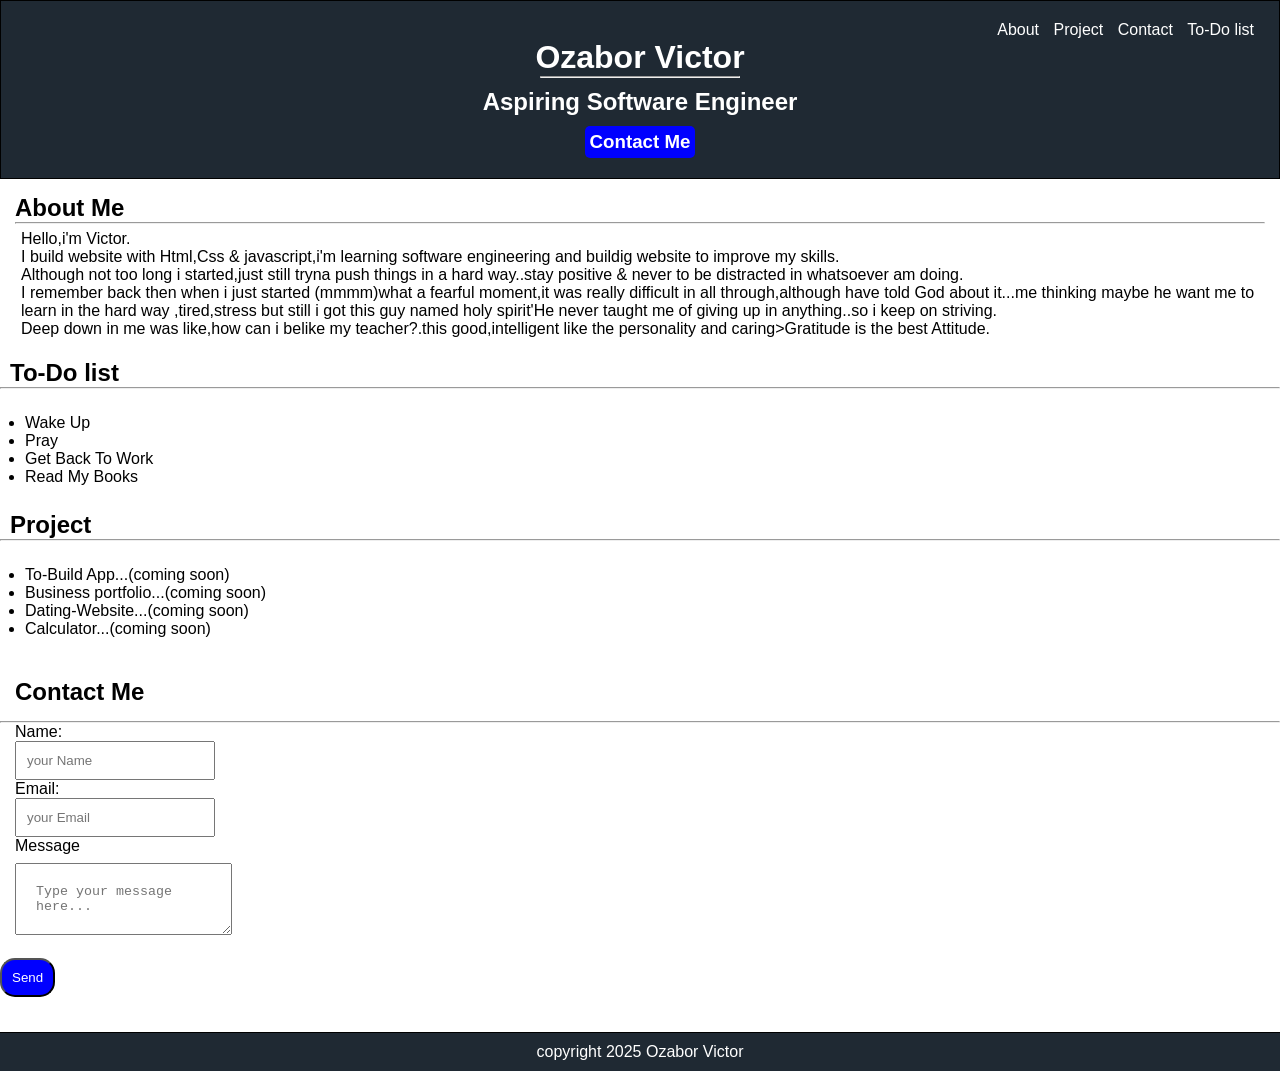
==== index.html @ 567feb31 "all other files" ====
<!DOCTYPE html>
<html lang="en">

<head>
  <meta charset="utf-8" />
  <title>victor</title>
  <link rel="stylesheet" href=main.css>
</head>

<body>

  <header>
    <div style="display:flex; justify-content:right;">
      <nav>
        <a href="#about" class="links">About</a>
        <a href="#project" class="links">Project</a>
        <a href="#contact" class="links">Contact</a>
        <a href="#To-Do list" class="links">To-Do list</a>
      </nav>
    </div>



    <h1>Ozabor Victor</h1>

    <div style="display: flex; justify-content: center">
      <hr style="width:200px;">
    </div>
    <h2 style="padding:10px;">Aspiring Software Engineer</h2>

    <div style="display: flex; justify-content: center;">
      <a href="mailto: ozaborvictor721@gmail.com">
        <h3 style="background-color: blue; border-radius: 5px; padding:5px; color: white;">Contact Me</h3>
      </a>
    </div>



  </header>


  <section>



    <div id="about2">
      <h2 id="about">About Me</h2>
      <hr>
      <div style="padding: 6px;">Hello,i'm Victor.

        <br /> I build website with Html,Css & javascript,i'm learning software engineering and
        buildig
        website to improve my skills.<br />
        Although not too long i started,just still tryna push things in a hard way..stay positive & never to be
        distracted in whatsoever am doing.<br />I remember back then when i just started (mmmm)what
        a fearful moment,it was really difficult in all through,although have told God about it...me thinking maybe he
        want me to learn in the hard way ,tired,stress but still i got this guy named holy spirit'He never taught me of
        giving up in anything..so i
        keep on striving.<br />Deep down in me was like,how can i belike my teacher?.this good,intelligent like the
        personality and caring>Gratitude is the best
        Attitude.
      
      </div>
    </div>


  </section>

  <!-- <div id="emojiBlock"></div>


  <div>
    The current price of bitcoin in USD is <span style="font-weight: bold; font-size: 70px;" id="bitcoinPrice"></span>
  </div> -->

  <section>
    <h2 style="margin-left:10px;" id="To-Do list">To-Do list</h2>
    <div style="display: flex; justify-content: center;">
      <hr style="width: 1320px;">
    </div>
    <ul style="padding:25px;">
      <li>Wake Up</li>
      <li>Pray</li>
      <li>Get Back To Work </li>
      <li>Read My Books</li>

    </ul>

  </section>

  <section class="project2">
    <h2 style="margin-left:10px;" id="project">Project</h2>
    <div style="display: flex; justify-content: center;">
      <hr style="width: 1329px;">
    </div>

    <ul style="padding:25px ;">
      <li>To-Build App...(coming soon)</li>
      <li>Business portfolio...(coming soon)</l>
      <li>Dating-Website...(coming soon)</l>
      <li>Calculator...(coming soon)</l>

    </ul>
  </section>

  <section id="contact">

    <h2 style="padding:15px;">Contact Me</h2>
    <div style="display: flex; justify-content: center;">
      <hr style="width: 1329px;">
    </div>
    <form id="contactform">
      <div id="formResult"></div>
      <label for="name" style="margin-left:15px;">Name:</label><br>
      <input style="display:flex; justify-content:left;width:200px; margin-left:15px;padding:10px;" type="text"
        id="name" placeholder="your Name" required />
      <label for="email" style="margin-left:15px;">Email:</label><br>
      <input style="display:flex; justify-content:right; width:200px;; margin-left:15px;padding:10px;" type="email"
        id="email" placeholder="your Email" required />
      <label for="message" style="margin-left:15px;">Message</label>
      <textarea id="message"
        style="display:flex;justify-content: left; padding:20px;margin-left: 15px; margin-top: 8px;"
        placeholder="Type your message here..."></textarea>
      <br>
      <button
        style="display:flex;justify-content:left;padding:10px;background-color: blue;margin-top: 5px;color:white;border-radius: 15px;"
        type="submit" class="btn">Send</button>
    </form>
    <script src="index.js"></script>


  </section>


  <aside>


  </aside>

  <footer id="footer">
    <p>copyright 2025 Ozabor Victor</p>
  </footer>



</body>

</html>
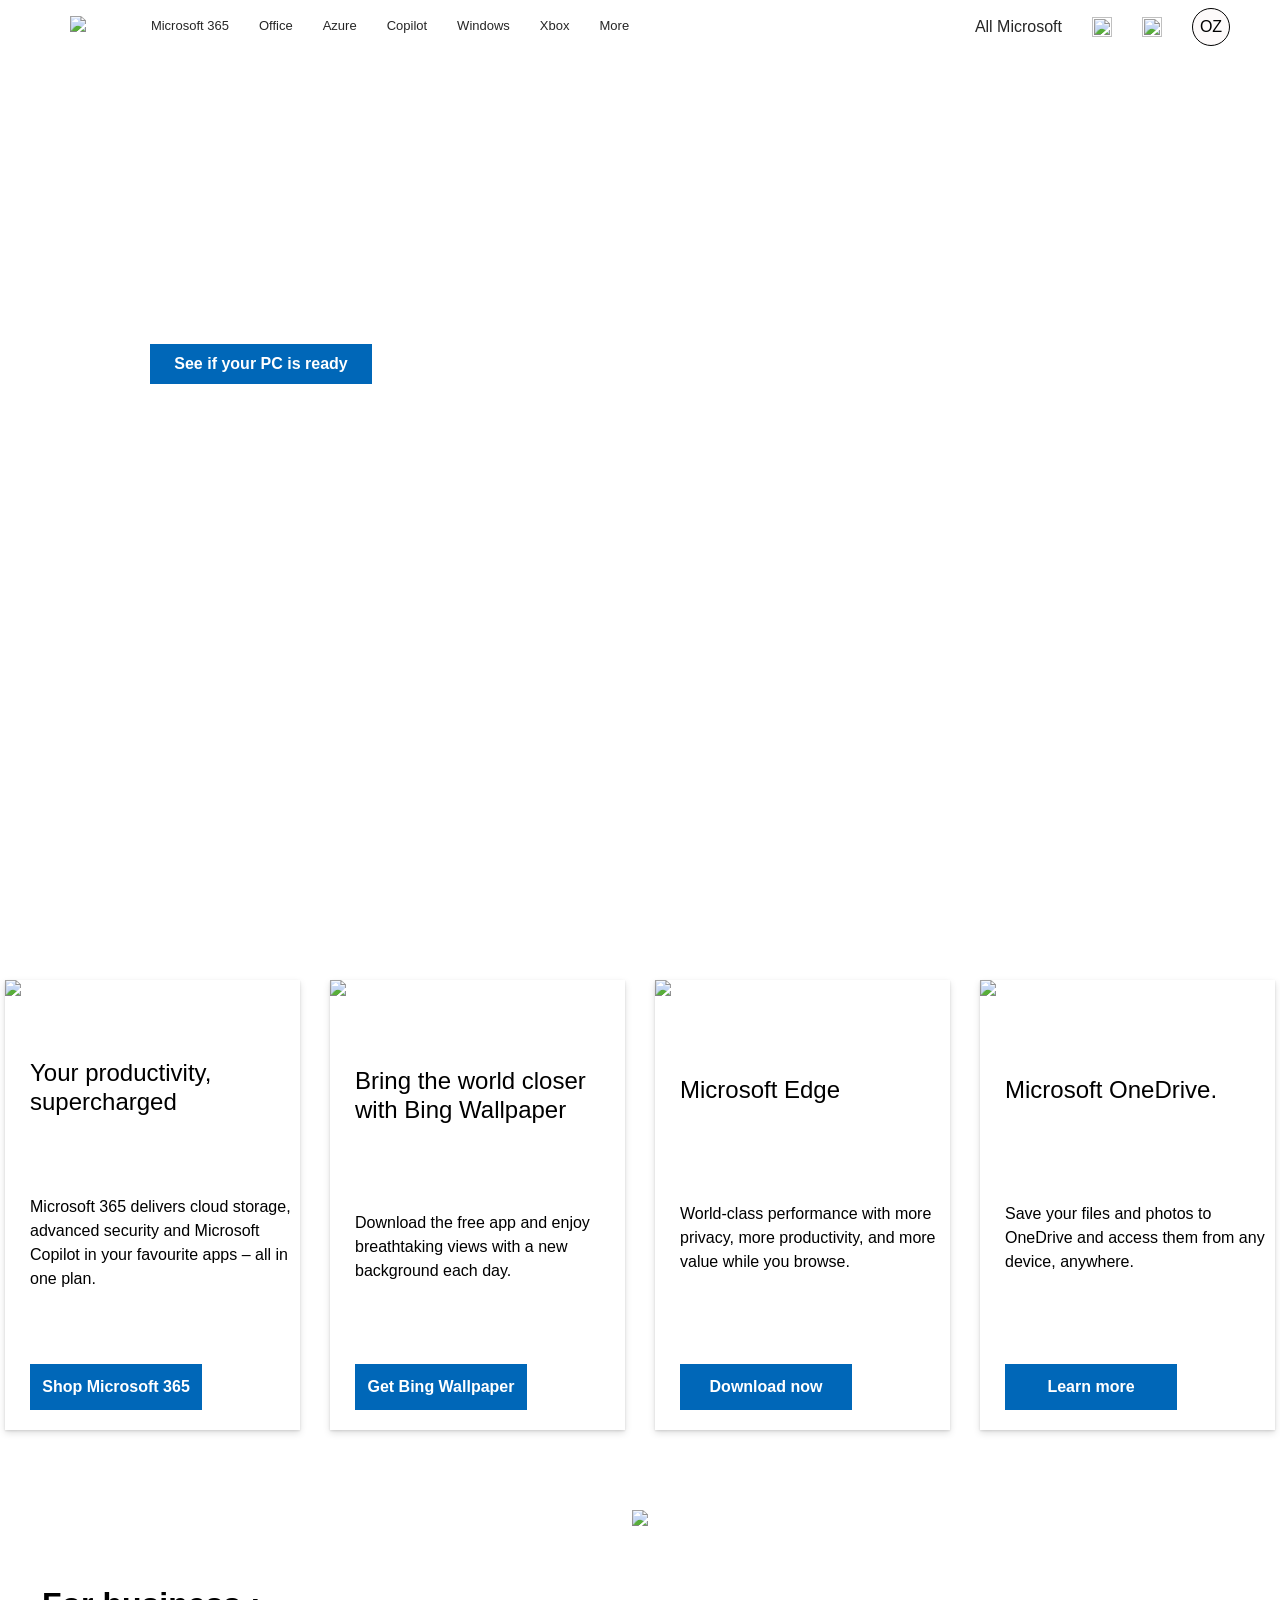
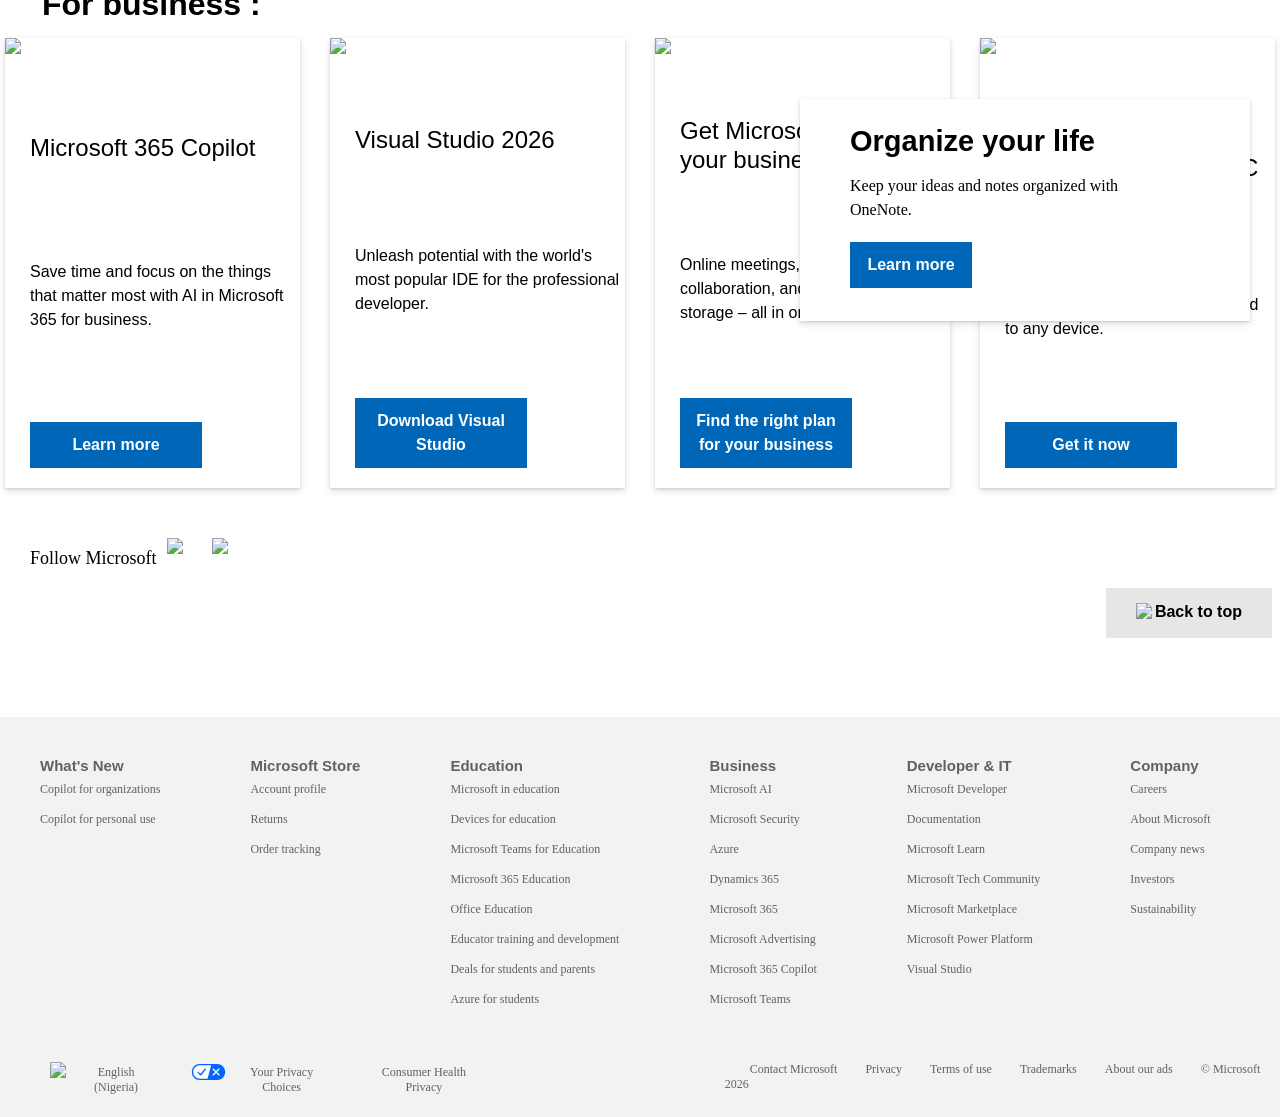
==== commit 73ab8520: "chore: update the index.html" ====
--- a/index.html
+++ b/index.html
@@ -2,147 +2,1168 @@
 <html lang="en">
 
 <head>
-  <meta charset="utf-8" />
-  <title>victor</title>
-  <link rel="stylesheet" href=main.css>
+    <meta charset="utf-8" />
+    <title id="Tm">Microsoft-Project</title>
+    <link rel="stylesheet" href=micro.css>
+    <meta name="viewport" content="width=device-width, initial-scale=1.0">
 </head>
 
 <body>
-
-  <header>
-    <div style="display:flex; justify-content:right;">
-      <nav>
-        <a href="#about" class="links">About</a>
-        <a href="#project" class="links">Project</a>
-        <a href="#contact" class="links">Contact</a>
-        <a href="#To-Do list" class="links">To-Do list</a>
-      </nav>
+    <div id="hero-section">
+        <div id="section-container">
+            <section id="lhs">
+                <div id="micro_png">
+                    <img src="c:\Users\Victor Ozabor\Desktop\Microsoft Project\Project\images\microsoft-logo.png" />
+                    <span>Microsoft</span>
+                </div>
+                <div />
+                <ul id="lhs-list">
+                    <li><a class="lhs-list-a" href="#">Microsoft 365</a></li>
+                    <li><a class="lhs-list-a" href="#">Office</a></li>
+                    <li><a class="lhs-list-a" href="#">Azure</a></li>
+                    <li><a class="lhs-list-a" href="#">Copilot</a></li>
+                    <li><a class="lhs-list-a" href="#">Windows</a></li>
+                    <li><a class="lhs-list-a" href="#">Xbox</a></li>
+                    <li><a class="lhs-list-a" href="#">More</a></li>
+                </ul>
+
+            </section>
+
+            <section id="rhs">
+                <div id="r-list">
+                    <div id="nav">
+                        <a href="#" class="rhs-list-a" id="toggle">
+                            <h9>All Microsoft</h9>
+
+                        </a>
+                    </div>
+
+                    <div id="child">
+                        <div id="roles-container">
+                            <div class="roles">
+                                <p class="paragraph">Software</p>
+                                <ul class="roles-ul">
+                                    <li class="roles-ul-li-1">Windows Apps</li>
+                                    <li class="roles-ul-li-1">OneDrive</li>
+                                    <li class="roles-ul-li-1">Outlook</li>
+                                    <li class="roles-ul-li-1">Moving from Skype to Teams</li>
+                                    <li class="roles-ul-li-1"> OneNote</li>
+                                    <li class="roles-ul-li-1">Microsoft Teams</li>
+
+                                </ul>
+                            </div>
+
+
+                            <div class=" roles">
+                                <p class="paragraph">PCs & Devices</p>
+                                <ul class="roles-ul">
+                                    <li class="roles-ul-li-2">Accessories</li>
+                                </ul>
+                            </div>
+
+
+
+                            <div class=" roles">
+                                <p class="paragraph">Entertainment</p>
+                            </div>
+
+                            <div class="roles">
+                                <p class="paragraph">Business</p>
+                                <ul class="roles-ul">
+                                    <li class="roles-ul-li-3"> Microsoft AI </li>
+                                    <li class="roles-ul-li-3"> Microsoft Security </li>
+                                    <li class="roles-ul-li-3"> Azure </li>
+                                    <li class="roles-ul-li-3"> Dynamics 365 </li>
+                                    <li class="roles-ul-li-3"> Microsoft 365 for business</li>
+                                    <li class="roles-ul-li-3"> Microsoft Power Platform </li>
+                                    <li class="roles-ul-li-3">Windows 365</li>
+                                    <li class="roles-ul-li-3">DIgital Sovereignty</li>
+                                </ul>
+                            </div>
+
+                            <div class=" roles">
+                                <p class="paragraph">Developer & IT</p>
+                                <ul class="roles-ul">
+                                    <li class="roles-ul-li-4">Microsoft Developer</li>
+                                    <li class="roles-ul-li-4">Microsoft Learn</li>
+                                    <li class="roles-ul-li-4">Support for AI</li>
+                                    <li class="roles-ul-li-4">marketplace apps</li>
+                                    <li class="roles-ul-li-4">Microsoft Tech Community</li>
+                                    <li class="roles-ul-li-4">Microsoft Marketplace</li>
+                                    <li class="roles-ul-li-4">Software companies</li>
+                                    <li class="roles-ul-li-4">Visual Studio</li>
+                                </ul>
+                            </div>
+
+                            <div class=" roles">
+                                <p class="paragraph">Other</p>
+                                <ul class="roles-ul">
+                                    <li class="roles-ul-li-5">Free downloads & security</li>
+                                    <li class="roles-ul-li-5">Education</li>
+                                    <li class="roles-ul-li-5">Gift cards</li>
+                                </ul>
+                            </div>
+
+                        </div>
+                        <div id="roles-footer">View Sitemap</div>
+                    </div>
+                </div>
+                <img class="icon" src="c:\Users\Victor Ozabor\Downloads\search.png">
+                <img class="icon" src="c:\Users\Victor Ozabor\Downloads\shopping-cart.png">
+
+                <div id="profile">OZ</div>
+
+            </section>
+
+
+        </div>
+
+        <section id="header-mobile">
+
+            <div id="l-list-mobile">
+
+                <div id="toggle-mobile">
+                    <div id="menu-btn">
+                        <span></span>
+                        <span></span>
+                        <span></span>
+                    </div>
+                </div>
+
+                <div id="child-mobile">
+                    <div id="roles-container-mobile">
+                        <ul class="roles-ul">
+                            <li class="roles-ul-li-mobile">Microsoft 365</li>
+                            <li class="roles-ul-li-mobile">Office</li>
+                            <li class="roles-ul-li-mobile">Azure</li>
+                            <li class="roles-ul-li-mobile">Copilot</li>
+                            <li class="roles-ul-li-mobile">Windows</li>
+                            <li class="roles-ul-li-mobile">Xbox</li>
+                            <li class="roles-ul-li-mobile">Support</li>
+
+
+
+                            <li class="chevron-menu">
+
+                                <div class="chevron-toggle">
+
+                                    <span>Software</span>
+
+                                    <svg class="chevron" xmlns="http://www.w3.org/2000/svg" width="23" height="30"
+                                        viewBox="0 0 24 24" fill="none" stroke="#607d8b" stroke-width="1"
+                                        stroke-linecap="round" stroke-linejoin="round">
+                                        <path d="M6 9l6 6l6 -6" />
+
+                                    </svg>
+                                </div>
+
+                                <div class="chevron-child">
+
+                                    <ul>
+
+                                        <li>Windows Apps</li>
+                                        <li>OneDrive</li>
+                                        <li>Outlook</li>
+                                        <li>Moving from Skype to Teams</li>
+                                        <li>OneNote</li>
+                                        <li>Microsoft Teams</li>
+
+                                    </ul>
+
+                                </div>
+
+                            </li>
+
+                            <li class="chevron-menu">
+
+                                <div class="chevron-toggle">
+
+                                    <span>PCs & Devices</span>
+
+                                    <svg class="chevron" xmlns="http://www.w3.org/2000/svg" width="23" height="30"
+                                        viewBox="0 0 24 24" fill="none" stroke="#607d8b" stroke-width="1"
+                                        stroke-linecap="round" stroke-linejoin="round">
+
+                                        <path d="M6 9l6 6l6 -6" />
+
+                                    </svg>
+
+                                </div>
+
+                                <div class="chevron-child">
+
+                                    <ul>
+
+                                        <li>Accessories</li>
+
+                                    </ul>
+
+                                </div>
+
+                            </li>
+                            <li class="chevron-menu">
+
+                                <div class="chevron-toggle">
+
+                                    <span>Entertainment</span>
+
+                                    <svg class="chevron" xmlns="http://www.w3.org/2000/svg" width="23" height="30"
+                                        viewBox="0 0 24 24" fill="none" stroke="#607d8b" stroke-width="1"
+                                        stroke-linecap="round" stroke-linejoin="round">
+                                        <path d="M6 9l6 6l6 -6" />
+
+                                    </svg>
+                                </div>
+
+                                <div class="chevron-child">
+
+                                    <ul>
+                                        <li></li>
+                                    </ul>
+
+                                </div>
+
+                            </li>
+
+                            <li class="chevron-menu">
+
+                                <div class="chevron-toggle">
+
+                                    <span>Business</span>
+
+                                    <svg class="chevron" xmlns="http://www.w3.org/2000/svg" width="23" height="30"
+                                        viewBox="0 0 24 24" fill="none" stroke="#607d8b" stroke-width="1"
+                                        stroke-linecap="round" stroke-linejoin="round">
+
+                                        <path d="M6 9l6 6l6 -6" />
+
+                                    </svg>
+
+                                </div>
+
+                                <div class="chevron-child">
+
+                                    <ul>
+                                        <li>Microsoft AI</li>
+                                        <li>Microsoft Security</li>
+                                        <li>Azure</li>
+                                        <li>Dynamics 365</li>
+                                        <li>Microsoft 365 for business</li>
+                                        <li>Microsoft Power Platform</li>
+                                        <li>Windows 365</li>
+                                        <li>Digital Sovereignty</li>
+                                    </ul>
+
+                                </div>
+
+                            </li>
+                            <li class="chevron-menu">
+
+                                <div class="chevron-toggle">
+
+                                    <span>Developer & IT</span>
+
+                                    <svg class="chevron" xmlns="http://www.w3.org/2000/svg" width="23" height="30"
+                                        viewBox="0 0 24 24" fill="none" stroke="#607d8b" stroke-width="1"
+                                        stroke-linecap="round" stroke-linejoin="round">
+                                        <path d="M6 9l6 6l6 -6" />
+
+                                    </svg>
+                                </div>
+
+                                <div class="chevron-child">
+
+                                    <ul>
+
+                                        <li> Microsoft Developer</li>
+                                        <li>Microsoft Learn</li>
+                                        <li>Support for AI marketplace apps</li>
+                                        <li>Microsoft Tech Community</li>
+                                        <li>Microsoft Marketplace</li>
+                                        <li>Software companies</li>
+                                        <li>Visual Studio</li>
+                                    </ul>
+
+                                </div>
+
+                            </li>
+
+                            <li class="chevron-menu">
+
+                                <div class="chevron-toggle">
+
+                                    <span>Other</span>
+
+                                    <svg class="chevron" xmlns="http://www.w3.org/2000/svg" width="23" height="30"
+                                        viewBox="0 0 24 24" fill="none" stroke="#607d8b" stroke-width="1"
+                                        stroke-linecap="round" stroke-linejoin="round">
+
+                                        <path d="M6 9l6 6l6 -6" />
+
+                                    </svg>
+
+                                </div>
+
+                                <div class="chevron-child">
+
+                                    <ul>
+                                        <li>Free downloads & security</li>
+                                        <li>Education</li>
+                                        <li>Gift cards</li>
+                                    </ul>
+
+                                </div>
+
+                            </li>
+
+
+
+                            <li class="roles-ul-li-mobile">View Sitemap</li>
+                        </ul>
+
+                    </div>
+                </div>
+
+                <div id="search-mobile-container">
+                    <img id="search-mobile-image" src="c:\Users\Victor Ozabor\Downloads\search (1).png">
+                </div>
+            </div>
+
+
+
+            <diV id="micro-mobile-container">
+                <img id="micro-png-mobile"
+                    src="c:\Users\Victor Ozabor\Desktop\Microsoft Project\Project\images\microsoft-logo.png" />
+                <!-- <span>Microsoft</span> -->
+            </diV>
+            <div id="r-list-mobile">
+                <diV id="cart-mobile-container">
+                    <img id="cart-mobile-image" src="c:\Users\Victor Ozabor\Downloads\shopping-cart (5).png">
+                </diV>
+
+                <diV id="profile-mobile">DB</diV>
+            </div>
+
+        </section>
+
+        <section id="main-P">
+
+            <div id="my-Tp">
+
+
+                <h1>Designed for life today──and<br> tomorrow</h1>
+            </div>
+            </header>
+            <div id="my-paragraph">
+                <p>The next-generation of games. Your goals.
+                    Friends and <br>family. Windows 11 was made
+                    to bring you closer to <br>everything you love.
+                </p>
+            </div>
+
+            <div id="contain">
+                <p>See if your PC is ready</p>
+            </div>
+        </section>
     </div>
-
-
-
-    <h1>Ozabor Victor</h1>
-
-    <div style="display: flex; justify-content: center">
-      <hr style="width:200px;">
+    <section id="second-mobile">
+
+
+        <div id="main-Tp-mobile">
+            <h2 id="component-heading-mobile">Designed for life today─and tomorrow</h2>
+
+            </header>
+            <div id="my-paragraph-mobile">
+                <p>The next-generation of games. Your goals.
+                    Friends and family. Windows 11 was made
+                    to bring you closer to everything you love.
+                </p>
+            </div>
+
+            <div id="card-button-mobile">
+                <p>See if your PC is ready</p>
+            </div>
+        </div>
+    </section>
+    <div id="hero-mobile">
+
+
+        <div id="third-mobile">
+            <div class="microsoft-card-mobile">
+                <img src="c:\Users\Victor Ozabor\Downloads\Content-Card-M365-Icon-Bounce-Premium.avif ">
+                <h3 class="component-heading-mobile">
+                    Your productivity, supercharged
+                </h3>
+                <div class="card-body-mobile">
+                    Microsoft 365 delivers cloud storage, advanced security and Microsoft Copilot in your favourite apps
+                    –
+                    all in one plan.
+                </div>
+
+                <p class="card-button-mobile">Shop Microsoft 365</p>
+
+            </div>
+            <!-- <img src="../../Downloads/Highlight-Hero-Windows11-GlobalLaunch_VP4-1399x600.avif">; -->
+
+
+            <div class="microsoft-card-mobile">
+                <img src="c:\Users\Victor Ozabor\Downloads\Content-Card-Bing-Wallpaper-Giants-Causeway.avif1.avif" />
+                <h3 class="component-heading-mobile">
+                    Bring the world closer with Bing Wallpaper
+                </h3>
+                <div class="card-body-mobile">
+                    Download the free app and enjoy breathtaking views with a new background each day.
+                </div>
+
+
+                <p class="card-button-mobile">Get Bing Wallpaper</p>
+
+            </div>
+
+
+            <div class="microsoft-card-mobile">
+                <img src="c:\Users\Victor Ozabor\Downloads\gldn-MSFT-CP-Edge.avif" />
+                <h3 class="component-heading-mobile">
+                    Microsoft Edge
+                </h3>
+                <div class="card-body-mobile">
+                    World-class performance with more privacy, more productivity, and more value while you browse.</div>
+
+
+                <p class="card-button-mobile">Download now</p>
+
+            </div>
+
+            <div class="microsoft-card-mobile">
+                <img src="c:\Users\Victor Ozabor\Downloads\gldn-Soft-CP-OneDriveCampaignRefresh-2.avif" />
+                <h3 class="component-heading-mobile">
+                    Microsoft OneDrive.
+                </h3>
+                <div class="card-body-mobile">
+                    Save your files and photos to OneDrive and access them from any device, anywhere.
+                </div>
+
+                <p class="card-button-mobile">Learn more</p>
+            </div>
+
+        </div>
+
+
+        <section id="tab-section1">
+
+
+            <div id="first-tab-section">
+                <div class="microsoft-card-tab">
+                    <img src="c:\Users\Victor Ozabor\Downloads\Content-Card-M365-Icon-Bounce-Premium.avif ">
+                    <h3 class="component-heading-tab">
+                        Your productivity, supercharged
+                    </h3>
+                    <div class="card-body-tab">
+                        Microsoft 365 delivers cloud storage, advanced security and Microsoft Copilot in your favourite
+                        apps
+                        –
+                        all in one plan.
+                    </div>
+
+                    <p class="card-button-tab">Shop Microsoft 365</p>
+
+                </div>
+
+                <div class="microsoft-card-tab">
+                    <img
+                        src="c:\Users\Victor Ozabor\Downloads\Content-Card-Bing-Wallpaper-Giants-Causeway.avif1.avif" />
+                    <h3 class="component-heading-tab">
+                        Bring the world closer with Bing Wallpaper
+                    </h3>
+                    <div class="card-body-tab">
+                        Download the free app and enjoy breathtaking views with a new background each day.
+                    </div>
+
+
+                    <p class="card-button-tab">Get Bing Wallpaper</p>
+
+                </div>
+            </div>
+
+            <div id="second-tab-section">
+
+                <div class="microsoft-card-tab">
+                    <img src="c:\Users\Victor Ozabor\Downloads\gldn-MSFT-CP-Edge.avif" />
+                    <h3 class="component-heading-tab">
+                        Microsoft Edge
+                    </h3>
+                    <div class="card-body-tab">
+                        World-class performance with more privacy, more productivity, and more value while you browse.
+                    </div>
+
+
+                    <p class="card-button-tab">Download now</p>
+
+                </div>
+
+                <div class="microsoft-card-tab">
+                    <img src="c:\Users\Victor Ozabor\Downloads\gldn-Soft-CP-OneDriveCampaignRefresh-2.avif" />
+                    <h3 class="component-heading-tab">
+                        Microsoft OneDrive.
+                    </h3>
+                    <div class="card-body-tab">
+                        Save your files and photos to OneDrive and access them from any device, anywhere.
+                    </div>
+
+                    <p class="card-button-tab">Learn more</p>
+                </div>
+
+            </div>
+
+            <div id="third-tab-section">
+                <div id="microsoft-card-tab">
+                    <img src="c:\Users\Victor Ozabor\Downloads\Highlight-PC-SMB-OneNote_VP4-1260x600.avif" />
+
+                    <h1 id="component-heading-tab">
+                        Ready to organize your life?
+                    </h1>
+                    <div id="card-body-tab">
+                        Keep your ideas and notes organized with <br> OneNote.
+                    </div>
+
+                    <p id="card-button-tab">Learn more</p>
+                </div>
+            </div>
+            <div id="fourth-tab-section">
+                <h1>For business</h1>
+            </div>
+
+
+
+            <div id="fifth-tab-section">
+                <div class="microsoft-card-tab">
+                    <img src="c:\Users\Victor Ozabor\Downloads\Content-Card-Microsoft-365-Copilot-COMMR-0625.avif" />
+                    <h2 class="component-heading-tab">
+                        Microsoft 365 Copilot
+                    </h2>
+                    <div class="card-body-tab">
+                        Save time and focus on the things that matter most with AI in Microsoft 365 for business.
+                    </div>
+
+                    <p class="card-button-tab">Learn more</p>
+
+                </div>
+
+                <div class="microsoft-card-tab">
+                    <img src="c:\Users\Victor Ozabor\Downloads\Content-Card-Visual-Studio-2026-Screen-Closeup.avif" />
+                    <h2 class="component-heading-tab">
+                        Visual Studio 2026
+                    </h2>
+                    <div class="card-body-tab">
+                        Unleash potential with the world's most popular IDE for the professional developer.
+                    </div>
+                    <p class="card-button-tab">Download Visual Studio</p>
+
+                </div>
+            </div>
+            <div id="sixth-tab-section">
+                <div class="microsoft-card-tab">
+                    <img src="c:\Users\Victor Ozabor\Downloads\Content-Card-Microsoft-Teams-Commercial-Meeting.avif" />
+                    <h2 class="component-heading-tab">
+                        Get Microsoft Teams for your business
+                    </h2>
+                    <div class="card-body-tab">
+                        Online meetings, chat, real-time collaboration, and shared cloud storage – all in one place.
+                    </div>
+                    <p class="card-button-tab">Find the right plan for your business</p>
+                </div>
+
+                <div class="microsoft-card-tab">
+                    <img src="c:\Users\Victor Ozabor\Downloads\JIC-DPS-CP01.avif" />
+                    <h2 class="component-heading-tab">
+                        Welcome to your Windows 365 Cloud PC</h2>
+                    <div class="card-body-tab">
+                        Securely stream your Windows experience from the Microsoft cloud to any device.
+                    </div>
+                    <p class="card-button-tab">Get it now</p>
+
+                </div>
+
+            </div>
+
+        </section>
+
+        <div id="second-section">
+            <div class="microsoft-card">
+                <img src="c:\Users\Victor Ozabor\Downloads\Content-Card-M365-Icon-Bounce-Premium.avif ">
+                <h2 class="component-heading">
+                    Your productivity, supercharged
+                </h2>
+                <div class="card-body">
+                    Microsoft 365 delivers cloud storage, advanced security and Microsoft Copilot in your favourite apps
+                    –
+                    all in one plan.
+                </div>
+
+                <p class="card-button">Shop Microsoft 365</p>
+
+            </div>
+            <!-- <img src="../../Downloads/Highlight-Hero-Windows11-GlobalLaunch_VP4-1399x600.avif">; -->
+
+
+            <div class="microsoft-card">
+                <img src="c:\Users\Victor Ozabor\Downloads\Content-Card-Bing-Wallpaper-Giants-Causeway.avif1.avif" />
+                <h2 class="component-heading">
+                    Bring the world closer with Bing Wallpaper
+                </h2>
+                <div class="card-body">
+                    Download the free app and enjoy breathtaking views with a new background each day.
+                </div>
+
+
+                <p class="card-button">Get Bing Wallpaper</p>
+
+            </div>
+
+
+            <div class="microsoft-card">
+                <img src="c:\Users\Victor Ozabor\Downloads\gldn-MSFT-CP-Edge.avif" />
+                <h2 class="component-heading">
+                    Microsoft Edge
+                </h2>
+                <div class="card-body">
+                    World-class performance with more privacy, more productivity, and more value while you browse.</div>
+
+
+                <p class="card-button">Download now</p>
+
+            </div>
+
+            <div class="microsoft-card">
+                <img src="c:\Users\Victor Ozabor\Downloads\gldn-Soft-CP-OneDriveCampaignRefresh-2.avif" />
+                <h2 class="component-heading">
+                    Microsoft OneDrive.
+                </h2>
+                <div class="card-body">
+                    Save your files and photos to OneDrive and access them from any device, anywhere.
+                </div>
+
+                <p class="card-button">Learn more</p>
+            </div>
+
+        </div>
+
+        <div id="fourth-mobile">
+            <div id="microsoft-card-mobile2">
+                <img src="c:\Users\Victor Ozabor\Downloads\Highlight-PC-SMB-OneNote_VP4-1260x600.avif" />
+
+                <h1 id="component-heading-mobile2">
+                    Organize your life
+                </h1>
+                <div id="card-body-mobile2">
+                    Keep your ideas and notes organized with <br> OneNote.
+                </div>
+
+                <p id="card-button-mobile2">Learn more</p>
+            </div>
+        </div>
+
+
+
+        <div id="third-section">
+            <img src="c:\Users\Victor Ozabor\Downloads\Highlight-PC-SMB-OneNote_VP4-1260x600.avif" />
+            <div id="third-card">
+                <h1 id="component-heading2">
+                    Organize your life
+                </h1>
+                <div class="card-body">
+                    Keep your ideas and notes organized with <br> OneNote.
+                </div>
+
+                <p id="third-card-btn">Learn more</p>
+            </div>
+
+        </div>
+
+        <div id="business">
+            <h1>For business :</h1>
+        </div>
+
+
+
+        <div id="fifth-mobile">
+            <div class="microsoft-card-mobile">
+                <img src="c:\Users\Victor Ozabor\Downloads\Content-Card-Microsoft-365-Copilot-COMMR-0625.avif" />
+                <h2 class="component-heading-mobile">
+                    Microsoft 365 Copilot
+                </h2>
+                <div class="card-body-mobile">
+                    Save time and focus on the things that matter most with AI in Microsoft 365 for business.
+                </div>
+
+                <p class="card-button-mobile">Learn more</p>
+
+            </div>
+
+            <div class="microsoft-card-mobile">
+                <img src="c:\Users\Victor Ozabor\Downloads\Content-Card-Visual-Studio-2026-Screen-Closeup.avif" />
+                <h2 class="component-heading-mobile">
+                    Visual Studio 2026
+                </h2>
+                <div class="card-body-mobile">
+                    Unleash potential with the world's most popular IDE for the professional developer.
+                </div>
+                <p class="card-button-mobile">Download Visual Studio</p>
+
+            </div>
+
+            <div class="microsoft-card-mobile">
+                <img src="c:\Users\Victor Ozabor\Downloads\Content-Card-Microsoft-Teams-Commercial-Meeting.avif" />
+                <h2 class="component-heading-mobile">
+                    Get Microsoft Teams for your business
+                </h2>
+                <div class="card-body-mobile">
+                    Online meetings, chat, real-time collaboration, and shared cloud storage – all in one place.</div>
+                <p class="card-button-mobile">Find the right plan for your business</p>
+            </div>
+
+            <div class="microsoft-card-mobile">
+                <img src="c:\Users\Victor Ozabor\Downloads\JIC-DPS-CP01.avif" />
+                <h2 class="component-heading-mobile">
+                    Welcome to your Windows 365 Cloud PC</h2>
+                <div class="card-body-mobile">
+                    Securely stream your Windows experience from the Microsoft cloud to any device.
+                </div>
+                <p class="card-button-mobile">Get it now</p>
+
+            </div>
+
+        </div>
+
+        <div id="fourth-section">
+            <div class="microsoft-card">
+                <img src="c:\Users\Victor Ozabor\Downloads\Content-Card-Microsoft-365-Copilot-COMMR-0625.avif" />
+                <h2 class="component-heading">
+                    Microsoft 365 Copilot
+                </h2>
+                <div class="card-body">
+                    Save time and focus on the things that matter most with AI in Microsoft 365 for business.
+                </div>
+
+                <p class="card-button">Learn more</p>
+
+            </div>
+
+            <div class="microsoft-card">
+                <img src="c:\Users\Victor Ozabor\Downloads\Content-Card-Visual-Studio-2026-Screen-Closeup.avif" />
+                <h2 class="component-heading">
+                    Visual Studio 2026
+                </h2>
+                <div class="card-body">
+                    Unleash potential with the world's most popular IDE for the professional developer.
+                </div>
+                <p class="card-button">Download Visual Studio</p>
+
+            </div>
+
+            <div class="microsoft-card">
+                <img src="c:\Users\Victor Ozabor\Downloads\Content-Card-Microsoft-Teams-Commercial-Meeting.avif" />
+                <h2 class="component-heading">
+                    Get Microsoft Teams for your business
+                </h2>
+                <div class="card-body">
+                    Online meetings, chat, real-time collaboration, and shared cloud storage – all in one place.</div>
+                <p class="card-button">Find the right plan for your business</p>
+            </div>
+
+            <div class="microsoft-card">
+                <img src="c:\Users\Victor Ozabor\Downloads\JIC-DPS-CP01.avif" />
+                <h2 class="component-heading">
+                    Welcome to your Windows 365 Cloud PC</h2>
+                <div class="card-body">
+                    Securely stream your Windows experience from the Microsoft cloud to any device.
+                </div>
+                <p class="card-button">Get it now</p>
+
+            </div>
+        </div>
+        <div id="social-follow-mobile">
+
+            <div style="display:flex;   max-width:100%; height: 35px;">
+                <h2 id="base-link-mobile">Follow Microsoft</h2>
+                <a href="https://twitter.com/MicrosoftNG" style="display:flex;   width:35px; height: 35px;"><img
+                        src="c:\Users\Victor Ozabor\Downloads\icon-MSCOM-X-64x64.avif"></a>
+                <a href="https://www.linkedin.com/company/microsoft"
+                    style="display:flex;   width:35px; height: 35px;"><img
+                        src="c:\Users\Victor Ozabor\Downloads\Linkedin 2x.avif"></a>
+
+            </div>
+
+            <div id="back-to-top-mobile">
+                <a href="#hero-section" id="link-mobile"><img
+                        style="display:flex; height:20px;margin-right: 3px;margin-left:0px;"
+                        src="c:\Users\Victor Ozabor\Downloads\up-arrow.png">Back to top</a>
+            </div>
+        </div>
+
+
+        <div id="social-follow">
+
+            <div style="display:flex; flex-direction: row;margin-bottom: 34px;">
+                <h2 id="base-link">Follow Microsoft</h2>
+                <a href="https://twitter.com/MicrosoftNG"
+                    style="display:flex;   width:35px; height: 35px; margin-left: 10px;margin-bottom: 34px;"><img
+                        src="c:\Users\Victor Ozabor\Downloads\icon-MSCOM-X-64x64.avif"></a>
+                <a href="https://www.linkedin.com/company/microsoft"
+                    style="display:flex;   width:35px; height: 35px; margin-left: 10px;margin-bottom: 34px;"><img
+                        src="c:\Users\Victor Ozabor\Downloads\Linkedin 2x.avif"></a>
+
+            </div>
+
+            <div id="back-to-top">
+                <a href="#hero-section" id="link"><img
+                        style="display:flex; height:20px;margin-right: 3px;margin-left:0px;"
+                        src="c:\Users\Victor Ozabor\Downloads\up-arrow.png">Back to top</a>
+            </div>
+        </div>
     </div>
-    <h2 style="padding:10px;">Aspiring Software Engineer</h2>
-
-    <div style="display: flex; justify-content: center;">
-      <a href="mailto: ozaborvictor721@gmail.com">
-        <h3 style="background-color: blue; border-radius: 5px; padding:5px; color: white;">Contact Me</h3>
-      </a>
-    </div>
-
-
-
-  </header>
-
-
-  <section>
-
-
-
-    <div id="about2">
-      <h2 id="about">About Me</h2>
-      <hr>
-      <div style="padding: 6px;">Hello,i'm Victor.
-
-        <br /> I build website with Html,Css & javascript,i'm learning software engineering and
-        buildig
-        website to improve my skills.<br />
-        Although not too long i started,just still tryna push things in a hard way..stay positive & never to be
-        distracted in whatsoever am doing.<br />I remember back then when i just started (mmmm)what
-        a fearful moment,it was really difficult in all through,although have told God about it...me thinking maybe he
-        want me to learn in the hard way ,tired,stress but still i got this guy named holy spirit'He never taught me of
-        giving up in anything..so i
-        keep on striving.<br />Deep down in me was like,how can i belike my teacher?.this good,intelligent like the
-        personality and caring>Gratitude is the best
-        Attitude.
-      
-      </div>
-    </div>
-
-
-  </section>
-
-  <!-- <div id="emojiBlock"></div>
-
-
-  <div>
-    The current price of bitcoin in USD is <span style="font-weight: bold; font-size: 70px;" id="bitcoinPrice"></span>
-  </div> -->
-
-  <section>
-    <h2 style="margin-left:10px;" id="To-Do list">To-Do list</h2>
-    <div style="display: flex; justify-content: center;">
-      <hr style="width: 1320px;">
-    </div>
-    <ul style="padding:25px;">
-      <li>Wake Up</li>
-      <li>Pray</li>
-      <li>Get Back To Work </li>
-      <li>Read My Books</li>
-
-    </ul>
-
-  </section>
-
-  <section class="project2">
-    <h2 style="margin-left:10px;" id="project">Project</h2>
-    <div style="display: flex; justify-content: center;">
-      <hr style="width: 1329px;">
-    </div>
-
-    <ul style="padding:25px ;">
-      <li>To-Build App...(coming soon)</li>
-      <li>Business portfolio...(coming soon)</l>
-      <li>Dating-Website...(coming soon)</l>
-      <li>Calculator...(coming soon)</l>
-
-    </ul>
-  </section>
-
-  <section id="contact">
-
-    <h2 style="padding:15px;">Contact Me</h2>
-    <div style="display: flex; justify-content: center;">
-      <hr style="width: 1329px;">
-    </div>
-    <form id="contactform">
-      <div id="formResult"></div>
-      <label for="name" style="margin-left:15px;">Name:</label><br>
-      <input style="display:flex; justify-content:left;width:200px; margin-left:15px;padding:10px;" type="text"
-        id="name" placeholder="your Name" required />
-      <label for="email" style="margin-left:15px;">Email:</label><br>
-      <input style="display:flex; justify-content:right; width:200px;; margin-left:15px;padding:10px;" type="email"
-        id="email" placeholder="your Email" required />
-      <label for="message" style="margin-left:15px;">Message</label>
-      <textarea id="message"
-        style="display:flex;justify-content: left; padding:20px;margin-left: 15px; margin-top: 8px;"
-        placeholder="Type your message here..."></textarea>
-      <br>
-      <button
-        style="display:flex;justify-content:left;padding:10px;background-color: blue;margin-top: 5px;color:white;border-radius: 15px;"
-        type="submit" class="btn">Send</button>
-    </form>
-    <script src="index.js"></script>
-
-
-  </section>
-
-
-  <aside>
-
-
-  </aside>
-
-  <footer id="footer">
-    <p>copyright 2025 Ozabor Victor</p>
-  </footer>
-
-
-
+    <section id="sixth-section-mobile">
+        <div id="sixth-wrapper-mobile">
+
+            <div class="footer-li-mobile">
+                <p class="footer-paragraph-mobile">What's New</p>
+                <ul class="footer-ul-mobile">
+                    <li class="footer-ul-li-mobile">Copilot for organizations</li>
+                    <li class="footer-ul-li-mobile">Copilot for personal use</li>
+                </ul>
+            </div>
+
+            <div class="footer-li-mobile">
+                <p class="footer-paragraph-mobile">Microsoft Store</p>
+                <ul class="footer-ul-mobile">
+                    <li class="footer-ul-li-mobile">Account profile</li>
+                    <li class="footer-ul-li-mobile">Returns</li>
+                    <li class="footer-ul-li-mobile">Order tracking</li>
+                </ul>
+            </div>
+            <div class="footer-li-mobile">
+                <p class="footer-paragraph-mobile">Education</p>
+                <ul class="footer-ul-mobile">
+                    <li class="footer-ul-li-mobile">Microsoft in education</li>
+                    <li class="footer-ul-li-mobile">Devices for education</li>
+                    <li class="footer-ul-li-mobile">Microsoft Teams for Education</li>
+                    <li class="footer-ul-li-mobile">Microsoft 365 Education</li>
+                    <li class="footer-ul-li-mobile">Office Education</li>
+                    <li class="footer-ul-li-mobile">Educator training and development</li>
+                    <li class="footer-ul-li-mobile">Deals for students and parents</li>
+                    <li class="footer-ul-li-mobile">Azure for students</li>
+                </ul>
+            </div>
+            <div class="footer-li-mobile">
+                <p class="footer-paragraph-mobile">Business</p>
+                <ul class="footer-ul-mobile">
+                    <li class="footer-ul-li-mobile"> Microsoft AI</li>
+                    <li class="footer-ul-li-mobile"> Microsoft Security</li>
+                    <li class="footer-ul-li-mobile">Azure</li>
+                    <li class="footer-ul-li-mobile">Dynamics 365</li>
+                    <li class="footer-ul-li-mobile">Microsoft 365</li>
+                    <li class="footer-ul-li-mobile"> Microsoft Advertising</li>
+                    <li class="footer-ul-li-mobile">Microsoft 365 Copilot</li>
+                    <li class="footer-ul-li-mobile">Microsoft Teams</li>
+                </ul>
+            </div>
+            <div class="footer-li-mobile">
+                <p class="footer-paragraph-mobile">Developer & IT</p>
+                <ul class="footer-ul-mobile">
+                    <li class="footer-ul-li-mobile">Microsoft Developer</li>
+                    <li class="footer-ul-li-mobile">Documentation</li>
+                    <li class="footer-ul-li-mobile">Microsoft Learn</li>
+                    <li class="footer-ul-li-mobile">Microsoft Tech Community</li>
+                    <li class="footer-ul-li-mobile">Microsoft Marketplace</li>
+                    <li class="footer-ul-li-mobile">Microsoft Power Platform</li>
+                    <li class="footer-ul-li-mobile">Visual Studio</li>
+                </ul>
+            </div>
+            <div class="footer-li-mobile">
+                <p class="footer-paragraph-mobile">Company</p>
+                <ul class="footer-ul-mobile">
+                    <li class="footer-ul-li-mobile">Careers</li>
+                    <li class="footer-ul-li-mobile">About Microsoft</li>
+                    <li class="footer-ul-li-mobile">Company news</li>
+                    <li class="footer-ul-li-mobile">Investors</li>
+                    <li class="footer-ul-li-mobile">Sustainability</li>
+
+                </ul>
+            </div>
+        </div>
+        <div id="main-footer-mobile">
+            <div id="left-footer-group-mobile">
+                <div class="specific-spacing">
+                    <div> <img style="display:flex; width:20px; margin-right:5px;"
+                            src="c:\Users\Victor Ozabor\Downloads\earth.png"></div>
+                    <div class="ng-hover-mobile" style="display:flex; margin-top: 3px;">English (Nigeria)</div>
+                </div>
+                <div class="specific-spacing">
+                    <div class="left-footer-mobile"><svg role="img" xmlns="http://www.w3.org/2000/svg"
+                            viewBox="0 0 30 14" xml:space="preserve" height="16" width="43">
+                            <title>Your Privacy Choices Opt-Out Icon</title>
+                            <path d="M7.4 12.8h6.8l3.1-11.6H7.4C4.2 1.2 1.6 3.8 1.6 7s2.6 5.8 5.8 5.8z"
+                                style="fill-rule:evenodd;clip-rule:evenodd;fill:#fff"></path>
+                            <path
+                                d="M22.6 0H7.4c-3.9 0-7 3.1-7 7s3.1 7 7 7h15.2c3.9 0 7-3.1 7-7s-3.2-7-7-7zm-21 7c0-3.2 2.6-5.8 5.8-5.8h9.9l-3.1 11.6H7.4c-3.2 0-5.8-2.6-5.8-5.8z"
+                                style="fill-rule:evenodd;clip-rule:evenodd;fill:#06f"></path>
+                            <path
+                                d="M24.6 4c.2.2.2.6 0 .8L22.5 7l2.2 2.2c.2.2.2.6 0 .8-.2.2-.6.2-.8 0l-2.2-2.2-2.2 2.2c-.2.2-.6.2-.8 0-.2-.2-.2-.6 0-.8L20.8 7l-2.2-2.2c-.2-.2-.2-.6 0-.8.2-.2.6-.2.8 0l2.2 2.2L23.8 4c.2-.2.6-.2.8 0z"
+                                style="fill:#fff"></path>
+                            <path
+                                d="M12.7 4.1c.2.2.3.6.1.8L8.6 9.8c-.1.1-.2.2-.3.2-.2.1-.5.1-.7-.1L5.4 7.7c-.2-.2-.2-.6 0-.8.2-.2.6-.2.8 0L8 8.6l3.8-4.5c.2-.2.6-.2.9 0z"
+                                style="fill:#06f"></path>
+                        </svg></div>
+                    <div class="ng-hover-mobile" style="display:flex; margin-top: 10px;">Your Privacy Choices</div>
+                </div>
+
+                <div style="display:flex; margin-top: 3px;" class="left-footer-mobile">Consumer Health Privacy</div>
+            </div>
+
+            <div id="right-footer-group-mobile">
+                <span class="right-footer-mobile">Contact Microsoft</span>
+                <span class="right-footer-mobile">Privacy</span>
+                <span class="right-footer-mobile">Terms of use</span>
+                <span class="right-footer-mobile">Trademarks</span><br>
+                <span class="right-footer-mobile"> About our ads</span>
+                <span id="copyright-mobile"> © Microsoft 2026</span>
+            </div>
+
+        </div>
+
+
+    </section>
+
+
+
+    <section id="tab-section2">
+        <div id="seventh-tab-section1">
+
+            <div class="footer-li-tab">
+                <p class="footer-paragraph-tab">What's New</p>
+                <ul class="footer-ul-tab">
+                    <li class="footer-ul-li-tab">Copilot for organizations</li>
+                    <li class="footer-ul-li-tab">Copilot for personal use</li>
+                </ul>
+            </div>
+
+            <div class="footer-li-tab">
+                <p class="footer-paragraph-tab">Microsoft Store</p>
+                <ul class="footer-ul-tab">
+                    <li class="footer-ul-li-tab">Account profile</li>
+                    <li class="footer-ul-li-tab">Returns</li>
+                    <li class="footer-ul-li-tab">Order tracking</li>
+                </ul>
+            </div>
+            <div class="footer-li-tab">
+                <p class="footer-paragraph-tab">Education</p>
+                <ul class="footer-ul-tab">
+                    <li class="footer-ul-li-tab">Microsoft in education</li>
+                    <li class="footer-ul-li-tab">Devices for education</li>
+                    <li class="footer-ul-li-tab">Microsoft Teams for Education</li>
+                    <li class="footer-ul-li-tab">Microsoft 365 Education</li>
+                    <li class="footer-ul-li-tab">Office Education</li>
+                    <li class="footer-ul-li-tab">Educator training and development</li>
+                    <li class="footer-ul-li-tab">Deals for students and parents</li>
+                    <li class="footer-ul-li-tab">Azure for students</li>
+                </ul>
+            </div>
+        </div>
+        <div id="seventh-tab-section2">
+            <div class="footer-li-tab">
+                <p class="footer-paragraph-tab">Business</p>
+                <ul class="footer-ul-tab">
+                    <li class="footer-ul-li-tab"> Microsoft AI</li>
+                    <li class="footer-ul-li-tab"> Microsoft Security</li>
+                    <li class="footer-ul-li-tab">Azure</li>
+                    <li class="footer-ul-li-tab">Dynamics 365</li>
+                    <li class="footer-ul-li-tab">Microsoft 365</li>
+                    <li class="footer-ul-li-tab"> Microsoft Advertising</li>
+                    <li class="footer-ul-li-tab">Microsoft 365 Copilot</li>
+                    <li class="footer-ul-li-tab">Microsoft Teams</li>
+                </ul>
+            </div>
+            <div class="footer-li-tab">
+                <p class="footer-paragraph-tab">Developer & IT</p>
+                <ul class="footer-ul-tab">
+                    <li class="footer-ul-li-tab">Microsoft Developer</li>
+                    <li class="footer-ul-li-tab">Documentation</li>
+                    <li class="footer-ul-li-tab">Microsoft Learn</li>
+                    <li class="footer-ul-li-tab">Microsoft Tech Community</li>
+                    <li class="footer-ul-li-tab">Microsoft Marketplace</li>
+                    <li class="footer-ul-li-tab">Microsoft Power Platform</li>
+                    <li class="footer-ul-li-tab">Visual Studio</li>
+                </ul>
+            </div>
+            <div class="footer-li-tab">
+                <p class="footer-paragraph-tab">Company</p>
+                <ul class="footer-ul-tab">
+                    <li class="footer-ul-li-tab">Careers</li>
+                    <li class="footer-ul-li-tab">About Microsoft</li>
+                    <li class="footer-ul-li-tab">Company news</li>
+                    <li class="footer-ul-li-tab">Investors</li>
+                    <li class="footer-ul-li-tab">Sustainability</li>
+
+                </ul>
+            </div>
+        </div>
+        <div id="main-footer-tab">
+            <div id="left-footer-group-tab">
+
+                <div> <img style="display:flex; width:20px; margin-right:5px;"
+                        src="c:\Users\Victor Ozabor\Downloads\earth.png"></div>
+                <div class="ng-hover-tab" style="display:flex; margin-top: 3px;">English (Nigeria)</div>
+
+
+                <div class="left-footer-tab"><svg role="img" xmlns="http://www.w3.org/2000/svg" viewBox="0 0 30 14"
+                        xml:space="preserve" height="16" width="43">
+                        <title>Your Privacy Choices Opt-Out Icon</title>
+                        <path d="M7.4 12.8h6.8l3.1-11.6H7.4C4.2 1.2 1.6 3.8 1.6 7s2.6 5.8 5.8 5.8z"
+                            style="fill-rule:evenodd;clip-rule:evenodd;fill:#fff"></path>
+                        <path
+                            d="M22.6 0H7.4c-3.9 0-7 3.1-7 7s3.1 7 7 7h15.2c3.9 0 7-3.1 7-7s-3.2-7-7-7zm-21 7c0-3.2 2.6-5.8 5.8-5.8h9.9l-3.1 11.6H7.4c-3.2 0-5.8-2.6-5.8-5.8z"
+                            style="fill-rule:evenodd;clip-rule:evenodd;fill:#06f"></path>
+                        <path
+                            d="M24.6 4c.2.2.2.6 0 .8L22.5 7l2.2 2.2c.2.2.2.6 0 .8-.2.2-.6.2-.8 0l-2.2-2.2-2.2 2.2c-.2.2-.6.2-.8 0-.2-.2-.2-.6 0-.8L20.8 7l-2.2-2.2c-.2-.2-.2-.6 0-.8.2-.2.6-.2.8 0l2.2 2.2L23.8 4c.2-.2.6-.2.8 0z"
+                            style="fill:#fff"></path>
+                        <path
+                            d="M12.7 4.1c.2.2.3.6.1.8L8.6 9.8c-.1.1-.2.2-.3.2-.2.1-.5.1-.7-.1L5.4 7.7c-.2-.2-.2-.6 0-.8.2-.2.6-.2.8 0L8 8.6l3.8-4.5c.2-.2.6-.2.9 0z"
+                            style="fill:#06f"></path>
+                    </svg></div>
+                <div class="ng-hover-tab" style="display:flex; margin-top: 4px;">Your Privacy Choices</div>
+
+
+                <div style="display:flex; margin-top: 3px;" class="left-footer-tab">Consumer Health Privacy</div>
+            </div>
+
+
+            <div id="right-footer-group-tab">
+                <span class="right-footer-tab">Contact Microsoft</span>
+                <span class="right-footer-tab">Privacy</span>
+                <span class="right-footer-tab">Terms of use</span>
+                <span class="right-footer-tab">Trademarks</span>
+                <span class="right-footer-tab"> About our ads</span>
+                <span id="copyright-tab"> © Microsoft 2026</span>
+            </div>
+
+        </div>
+
+
+    </section>
+
+
+    <section id="fifth-section">
+        <div id="fifth-wrapper">
+
+            <div class="footer-li">
+                <p class="footer-paragraph">What's New</p>
+                <ul class="footer-ul">
+                    <li class="footer-ul-li">Copilot for organizations</li>
+                    <li class="footer-ul-li">Copilot for personal use</li>
+                </ul>
+            </div>
+
+            <div class="footer-li">
+                <p class="footer-paragraph">Microsoft Store</p>
+                <ul class="footer-ul">
+                    <li class="footer-ul-li">Account profile</li>
+                    <li class="footer-ul-li">Returns</li>
+                    <li class="footer-ul-li">Order tracking</li>
+                </ul>
+            </div>
+            <div class="footer-li">
+                <p class="footer-paragraph">Education</p>
+                <ul class="footer-ul">
+                    <li class="footer-ul-li">Microsoft in education</li>
+                    <li class="footer-ul-li">Devices for education</li>
+                    <li class="footer-ul-li">Microsoft Teams for Education</li>
+                    <li class="footer-ul-li">Microsoft 365 Education</li>
+                    <li class="footer-ul-li">Office Education</li>
+                    <li class="footer-ul-li">Educator training and development</li>
+                    <li class="footer-ul-li">Deals for students and parents</li>
+                    <li class="footer-ul-li">Azure for students</li>
+                </ul>
+            </div>
+            <div class="footer-li">
+                <p class="footer-paragraph">Business</p>
+                <ul class="footer-ul">
+                    <li class="footer-ul-li"> Microsoft AI</li>
+                    <li class="footer-ul-li"> Microsoft Security</li>
+                    <li class="footer-ul-li">Azure</li>
+                    <li class="footer-ul-li">Dynamics 365</li>
+                    <li class="footer-ul-li">Microsoft 365</li>
+                    <li class="footer-ul-li"> Microsoft Advertising</li>
+                    <li class="footer-ul-li">Microsoft 365 Copilot</li>
+                    <li class="footer-ul-li">Microsoft Teams</li>
+                </ul>
+            </div>
+            <div class="footer-li">
+                <p class="footer-paragraph">Developer & IT</p>
+                <ul class="footer-ul">
+                    <li class="footer-ul-li">Microsoft Developer</li>
+                    <li class="footer-ul-li">Documentation</li>
+                    <li class="footer-ul-li">Microsoft Learn</li>
+                    <li class="footer-ul-li">Microsoft Tech Community</li>
+                    <li class="footer-ul-li">Microsoft Marketplace</li>
+                    <li class="footer-ul-li">Microsoft Power Platform</li>
+                    <li class="footer-ul-li">Visual Studio</li>
+                </ul>
+            </div>
+            <div class="footer-li">
+                <p class="footer-paragraph">Company</p>
+                <ul class="footer-ul">
+                    <li class="footer-ul-li">Careers</li>
+                    <li class="footer-ul-li">About Microsoft</li>
+                    <li class="footer-ul-li">Company news</li>
+                    <li class="footer-ul-li">Investors</li>
+                    <li class="footer-ul-li">Sustainability</li>
+
+                </ul>
+            </div>
+        </div>
+        <div id="main-footer">
+            <div id="left-footer-group">
+                <div> <img style="display:flex; width:20px; margin-right:5px;"
+                        src="c:\Users\Victor Ozabor\Downloads\earth.png"></div>
+                <div class="ng-hover" style="display:flex; margin-top: 3px;">English (Nigeria)</div>
+                <div class="left-footer"><svg role="img" xmlns="http://www.w3.org/2000/svg" viewBox="0 0 30 14"
+                        xml:space="preserve" height="16" width="43">
+                        <title>Your Privacy Choices Opt-Out Icon</title>
+                        <path d="M7.4 12.8h6.8l3.1-11.6H7.4C4.2 1.2 1.6 3.8 1.6 7s2.6 5.8 5.8 5.8z"
+                            style="fill-rule:evenodd;clip-rule:evenodd;fill:#fff"></path>
+                        <path
+                            d="M22.6 0H7.4c-3.9 0-7 3.1-7 7s3.1 7 7 7h15.2c3.9 0 7-3.1 7-7s-3.2-7-7-7zm-21 7c0-3.2 2.6-5.8 5.8-5.8h9.9l-3.1 11.6H7.4c-3.2 0-5.8-2.6-5.8-5.8z"
+                            style="fill-rule:evenodd;clip-rule:evenodd;fill:#06f"></path>
+                        <path
+                            d="M24.6 4c.2.2.2.6 0 .8L22.5 7l2.2 2.2c.2.2.2.6 0 .8-.2.2-.6.2-.8 0l-2.2-2.2-2.2 2.2c-.2.2-.6.2-.8 0-.2-.2-.2-.6 0-.8L20.8 7l-2.2-2.2c-.2-.2-.2-.6 0-.8.2-.2.6-.2.8 0l2.2 2.2L23.8 4c.2-.2.6-.2.8 0z"
+                            style="fill:#fff"></path>
+                        <path
+                            d="M12.7 4.1c.2.2.3.6.1.8L8.6 9.8c-.1.1-.2.2-.3.2-.2.1-.5.1-.7-.1L5.4 7.7c-.2-.2-.2-.6 0-.8.2-.2.6-.2.8 0L8 8.6l3.8-4.5c.2-.2.6-.2.9 0z"
+                            style="fill:#06f"></path>
+                    </svg></div>
+                <div class="ng-hover" style="display:flex; margin-top: 3px;">Your Privacy Choices</div>
+                <div style="display:flex; margin-top: 3px;" class="left-footer">Consumer Health Privacy</div>
+            </div>
+
+            <div id="right-footer-group">
+                <span class="right-footer">Contact Microsoft</span>
+                <span class="right-footer">Privacy</span>
+                <span class="right-footer">Terms of use</span>
+                <span class="right-footer">Trademarks</span>
+                <span class="right-footer"> About our ads</span>
+                <span id="copyright"> © Microsoft 2026</span>
+            </div>
+
+        </div>
+
+
+    </section>
+
+
+
+
+
+    <script src="micro.js"></script>
 </body>
 
 </html>
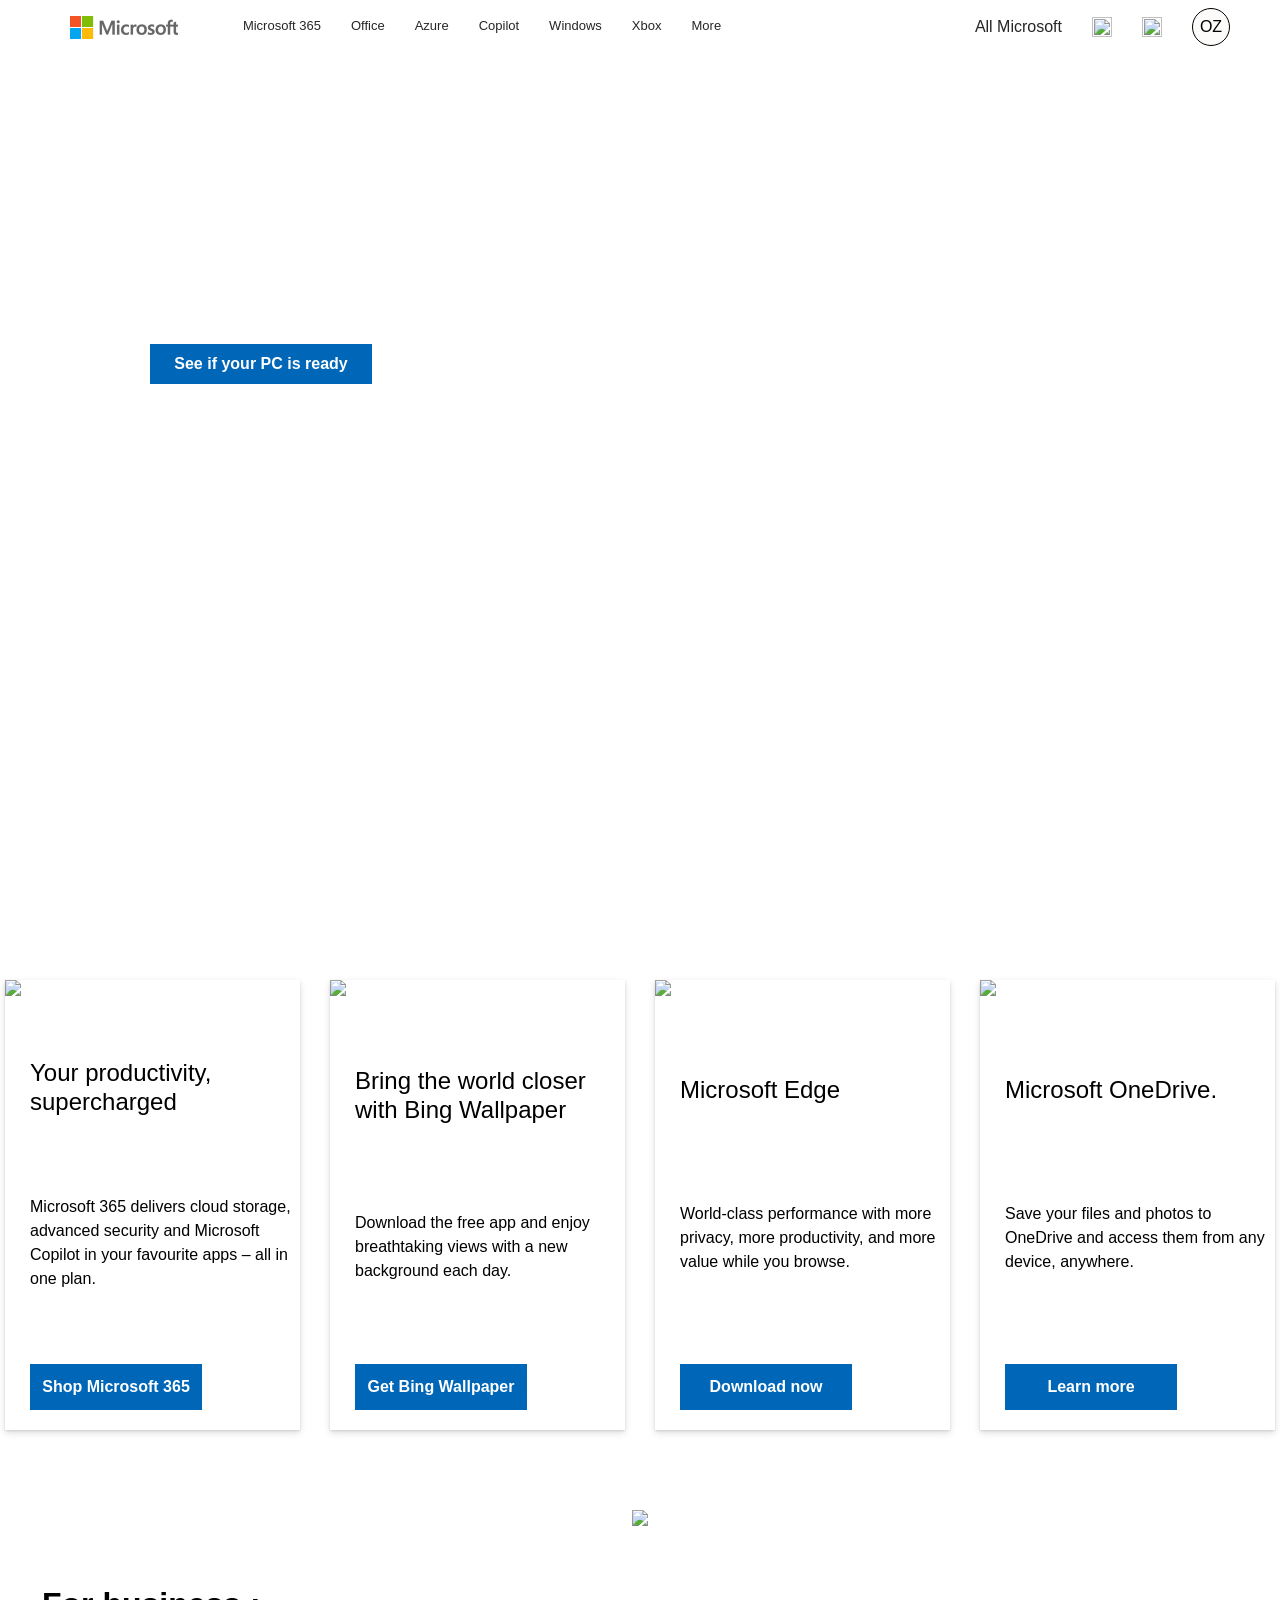
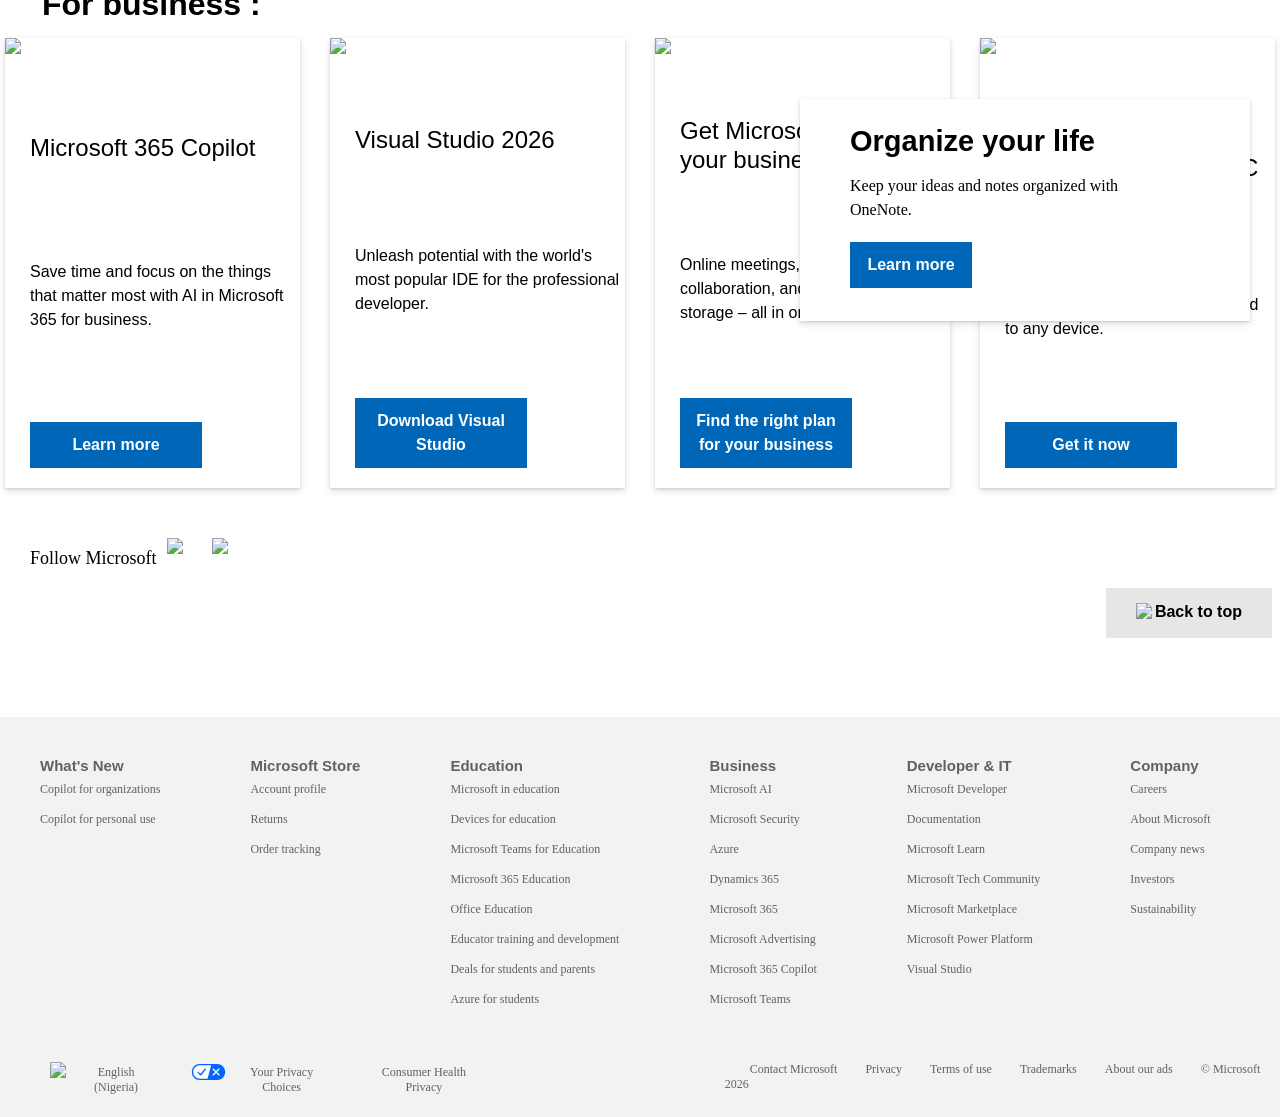
==== commit cdfce81c: "chore : index.html updated images" ====
--- a/index.html
+++ b/index.html
@@ -13,7 +13,7 @@
         <div id="section-container">
             <section id="lhs">
                 <div id="micro_png">
-                    <img src="c:\Users\Victor Ozabor\Desktop\Microsoft Project\Project\images\microsoft-logo.png" />
+                    <img src="images/microsoft-logo.png" />
                     <span>Microsoft</span>
                 </div>
                 <div />
@@ -108,8 +108,8 @@
                         <div id="roles-footer">View Sitemap</div>
                     </div>
                 </div>
-                <img class="icon" src="c:\Users\Victor Ozabor\Downloads\search.png">
-                <img class="icon" src="c:\Users\Victor Ozabor\Downloads\shopping-cart.png">
+                <img class="icon" src="images\Downloads\search.png">
+                <img class="icon" src="images\Downloads\shopping-cart.png">
 
                 <div id="profile">OZ</div>
 
@@ -325,7 +325,7 @@
                 </div>
 
                 <div id="search-mobile-container">
-                    <img id="search-mobile-image" src="c:\Users\Victor Ozabor\Downloads\search (1).png">
+                    <img id="search-mobile-image" src="images\Downloads\search (1).png">
                 </div>
             </div>
 
@@ -333,12 +333,12 @@
 
             <diV id="micro-mobile-container">
                 <img id="micro-png-mobile"
-                    src="c:\Users\Victor Ozabor\Desktop\Microsoft Project\Project\images\microsoft-logo.png" />
+                    src="images\microsoft-logo.png" />
                 <!-- <span>Microsoft</span> -->
             </diV>
             <div id="r-list-mobile">
                 <diV id="cart-mobile-container">
-                    <img id="cart-mobile-image" src="c:\Users\Victor Ozabor\Downloads\shopping-cart (5).png">
+                    <img id="cart-mobile-image" src="images\Downloads\shopping-cart (5).png">
                 </diV>
 
                 <diV id="profile-mobile">DB</diV>
@@ -390,7 +390,7 @@
 
         <div id="third-mobile">
             <div class="microsoft-card-mobile">
-                <img src="c:\Users\Victor Ozabor\Downloads\Content-Card-M365-Icon-Bounce-Premium.avif ">
+                <img src="images\Downloads\Content-Card-M365-Icon-Bounce-Premium.avif ">
                 <h3 class="component-heading-mobile">
                     Your productivity, supercharged
                 </h3>
@@ -407,7 +407,7 @@
 
 
             <div class="microsoft-card-mobile">
-                <img src="c:\Users\Victor Ozabor\Downloads\Content-Card-Bing-Wallpaper-Giants-Causeway.avif1.avif" />
+                <img src="images\Downloads\Content-Card-Bing-Wallpaper-Giants-Causeway.avif1.avif" />
                 <h3 class="component-heading-mobile">
                     Bring the world closer with Bing Wallpaper
                 </h3>
@@ -422,7 +422,7 @@
 
 
             <div class="microsoft-card-mobile">
-                <img src="c:\Users\Victor Ozabor\Downloads\gldn-MSFT-CP-Edge.avif" />
+                <img src="images\Downloads\gldn-MSFT-CP-Edge.avif" />
                 <h3 class="component-heading-mobile">
                     Microsoft Edge
                 </h3>
@@ -435,7 +435,7 @@
             </div>
 
             <div class="microsoft-card-mobile">
-                <img src="c:\Users\Victor Ozabor\Downloads\gldn-Soft-CP-OneDriveCampaignRefresh-2.avif" />
+                <img src="images\Downloads\gldn-Soft-CP-OneDriveCampaignRefresh-2.avif" />
                 <h3 class="component-heading-mobile">
                     Microsoft OneDrive.
                 </h3>
@@ -454,7 +454,7 @@
 
             <div id="first-tab-section">
                 <div class="microsoft-card-tab">
-                    <img src="c:\Users\Victor Ozabor\Downloads\Content-Card-M365-Icon-Bounce-Premium.avif ">
+                    <img src="images\Downloads\Content-Card-M365-Icon-Bounce-Premium.avif ">
                     <h3 class="component-heading-tab">
                         Your productivity, supercharged
                     </h3>
@@ -471,7 +471,7 @@
 
                 <div class="microsoft-card-tab">
                     <img
-                        src="c:\Users\Victor Ozabor\Downloads\Content-Card-Bing-Wallpaper-Giants-Causeway.avif1.avif" />
+                        src="images\Downloads\Content-Card-Bing-Wallpaper-Giants-Causeway.avif1.avif" />
                     <h3 class="component-heading-tab">
                         Bring the world closer with Bing Wallpaper
                     </h3>
@@ -488,7 +488,7 @@
             <div id="second-tab-section">
 
                 <div class="microsoft-card-tab">
-                    <img src="c:\Users\Victor Ozabor\Downloads\gldn-MSFT-CP-Edge.avif" />
+                    <img src="images\Downloads\gldn-MSFT-CP-Edge.avif" />
                     <h3 class="component-heading-tab">
                         Microsoft Edge
                     </h3>
@@ -502,7 +502,7 @@
                 </div>
 
                 <div class="microsoft-card-tab">
-                    <img src="c:\Users\Victor Ozabor\Downloads\gldn-Soft-CP-OneDriveCampaignRefresh-2.avif" />
+                    <img src="images\Downloads\gldn-Soft-CP-OneDriveCampaignRefresh-2.avif" />
                     <h3 class="component-heading-tab">
                         Microsoft OneDrive.
                     </h3>
@@ -517,7 +517,7 @@
 
             <div id="third-tab-section">
                 <div id="microsoft-card-tab">
-                    <img src="c:\Users\Victor Ozabor\Downloads\Highlight-PC-SMB-OneNote_VP4-1260x600.avif" />
+                    <img src="images\Downloads\Highlight-PC-SMB-OneNote_VP4-1260x600.avif" />
 
                     <h1 id="component-heading-tab">
                         Ready to organize your life?
@@ -537,7 +537,7 @@
 
             <div id="fifth-tab-section">
                 <div class="microsoft-card-tab">
-                    <img src="c:\Users\Victor Ozabor\Downloads\Content-Card-Microsoft-365-Copilot-COMMR-0625.avif" />
+                    <img src="images\Downloads\Content-Card-Microsoft-365-Copilot-COMMR-0625.avif" />
                     <h2 class="component-heading-tab">
                         Microsoft 365 Copilot
                     </h2>
@@ -550,7 +550,7 @@
                 </div>
 
                 <div class="microsoft-card-tab">
-                    <img src="c:\Users\Victor Ozabor\Downloads\Content-Card-Visual-Studio-2026-Screen-Closeup.avif" />
+                    <img src="images\Downloads\Content-Card-Visual-Studio-2026-Screen-Closeup.avif" />
                     <h2 class="component-heading-tab">
                         Visual Studio 2026
                     </h2>
@@ -563,7 +563,7 @@
             </div>
             <div id="sixth-tab-section">
                 <div class="microsoft-card-tab">
-                    <img src="c:\Users\Victor Ozabor\Downloads\Content-Card-Microsoft-Teams-Commercial-Meeting.avif" />
+                    <img src="images\Downloads\Content-Card-Microsoft-Teams-Commercial-Meeting.avif" />
                     <h2 class="component-heading-tab">
                         Get Microsoft Teams for your business
                     </h2>
@@ -574,7 +574,7 @@
                 </div>
 
                 <div class="microsoft-card-tab">
-                    <img src="c:\Users\Victor Ozabor\Downloads\JIC-DPS-CP01.avif" />
+                    <img src="images\Downloads\JIC-DPS-CP01.avif" />
                     <h2 class="component-heading-tab">
                         Welcome to your Windows 365 Cloud PC</h2>
                     <div class="card-body-tab">
@@ -590,7 +590,7 @@
 
         <div id="second-section">
             <div class="microsoft-card">
-                <img src="c:\Users\Victor Ozabor\Downloads\Content-Card-M365-Icon-Bounce-Premium.avif ">
+                <img src="images\Downloads\Content-Card-M365-Icon-Bounce-Premium.avif ">
                 <h2 class="component-heading">
                     Your productivity, supercharged
                 </h2>
@@ -607,7 +607,7 @@
 
 
             <div class="microsoft-card">
-                <img src="c:\Users\Victor Ozabor\Downloads\Content-Card-Bing-Wallpaper-Giants-Causeway.avif1.avif" />
+                <img src="images\Downloads\Content-Card-Bing-Wallpaper-Giants-Causeway.avif1.avif" />
                 <h2 class="component-heading">
                     Bring the world closer with Bing Wallpaper
                 </h2>
@@ -622,7 +622,7 @@
 
 
             <div class="microsoft-card">
-                <img src="c:\Users\Victor Ozabor\Downloads\gldn-MSFT-CP-Edge.avif" />
+                <img src="images\Downloads\gldn-MSFT-CP-Edge.avif" />
                 <h2 class="component-heading">
                     Microsoft Edge
                 </h2>
@@ -635,7 +635,7 @@
             </div>
 
             <div class="microsoft-card">
-                <img src="c:\Users\Victor Ozabor\Downloads\gldn-Soft-CP-OneDriveCampaignRefresh-2.avif" />
+                <img src="images\Downloads\gldn-Soft-CP-OneDriveCampaignRefresh-2.avif" />
                 <h2 class="component-heading">
                     Microsoft OneDrive.
                 </h2>
@@ -650,7 +650,7 @@
 
         <div id="fourth-mobile">
             <div id="microsoft-card-mobile2">
-                <img src="c:\Users\Victor Ozabor\Downloads\Highlight-PC-SMB-OneNote_VP4-1260x600.avif" />
+                <img src="images\Downloads\Highlight-PC-SMB-OneNote_VP4-1260x600.avif" />
 
                 <h1 id="component-heading-mobile2">
                     Organize your life
@@ -666,7 +666,7 @@
 
 
         <div id="third-section">
-            <img src="c:\Users\Victor Ozabor\Downloads\Highlight-PC-SMB-OneNote_VP4-1260x600.avif" />
+            <img src="images\Downloads\Highlight-PC-SMB-OneNote_VP4-1260x600.avif" />
             <div id="third-card">
                 <h1 id="component-heading2">
                     Organize your life
@@ -688,7 +688,7 @@
 
         <div id="fifth-mobile">
             <div class="microsoft-card-mobile">
-                <img src="c:\Users\Victor Ozabor\Downloads\Content-Card-Microsoft-365-Copilot-COMMR-0625.avif" />
+                <img src="images\Downloads\Content-Card-Microsoft-365-Copilot-COMMR-0625.avif" />
                 <h2 class="component-heading-mobile">
                     Microsoft 365 Copilot
                 </h2>
@@ -701,7 +701,7 @@
             </div>
 
             <div class="microsoft-card-mobile">
-                <img src="c:\Users\Victor Ozabor\Downloads\Content-Card-Visual-Studio-2026-Screen-Closeup.avif" />
+                <img src="images\Downloads\Content-Card-Visual-Studio-2026-Screen-Closeup.avif" />
                 <h2 class="component-heading-mobile">
                     Visual Studio 2026
                 </h2>
@@ -713,7 +713,7 @@
             </div>
 
             <div class="microsoft-card-mobile">
-                <img src="c:\Users\Victor Ozabor\Downloads\Content-Card-Microsoft-Teams-Commercial-Meeting.avif" />
+                <img src="images\Downloads\Content-Card-Microsoft-Teams-Commercial-Meeting.avif" />
                 <h2 class="component-heading-mobile">
                     Get Microsoft Teams for your business
                 </h2>
@@ -723,7 +723,7 @@
             </div>
 
             <div class="microsoft-card-mobile">
-                <img src="c:\Users\Victor Ozabor\Downloads\JIC-DPS-CP01.avif" />
+                <img src="images\Downloads\JIC-DPS-CP01.avif" />
                 <h2 class="component-heading-mobile">
                     Welcome to your Windows 365 Cloud PC</h2>
                 <div class="card-body-mobile">
@@ -737,7 +737,7 @@
 
         <div id="fourth-section">
             <div class="microsoft-card">
-                <img src="c:\Users\Victor Ozabor\Downloads\Content-Card-Microsoft-365-Copilot-COMMR-0625.avif" />
+                <img src="images\Downloads\Content-Card-Microsoft-365-Copilot-COMMR-0625.avif" />
                 <h2 class="component-heading">
                     Microsoft 365 Copilot
                 </h2>
@@ -750,7 +750,7 @@
             </div>
 
             <div class="microsoft-card">
-                <img src="c:\Users\Victor Ozabor\Downloads\Content-Card-Visual-Studio-2026-Screen-Closeup.avif" />
+                <img src="images\Downloads\Content-Card-Visual-Studio-2026-Screen-Closeup.avif" />
                 <h2 class="component-heading">
                     Visual Studio 2026
                 </h2>
@@ -762,7 +762,7 @@
             </div>
 
             <div class="microsoft-card">
-                <img src="c:\Users\Victor Ozabor\Downloads\Content-Card-Microsoft-Teams-Commercial-Meeting.avif" />
+                <img src="images\Downloads\Content-Card-Microsoft-Teams-Commercial-Meeting.avif" />
                 <h2 class="component-heading">
                     Get Microsoft Teams for your business
                 </h2>
@@ -772,7 +772,7 @@
             </div>
 
             <div class="microsoft-card">
-                <img src="c:\Users\Victor Ozabor\Downloads\JIC-DPS-CP01.avif" />
+                <img src="images\Downloads\JIC-DPS-CP01.avif" />
                 <h2 class="component-heading">
                     Welcome to your Windows 365 Cloud PC</h2>
                 <div class="card-body">
@@ -787,17 +787,17 @@
             <div style="display:flex;   max-width:100%; height: 35px;">
                 <h2 id="base-link-mobile">Follow Microsoft</h2>
                 <a href="https://twitter.com/MicrosoftNG" style="display:flex;   width:35px; height: 35px;"><img
-                        src="c:\Users\Victor Ozabor\Downloads\icon-MSCOM-X-64x64.avif"></a>
+                        src="images\Downloads\icon-MSCOM-X-64x64.avif"></a>
                 <a href="https://www.linkedin.com/company/microsoft"
                     style="display:flex;   width:35px; height: 35px;"><img
-                        src="c:\Users\Victor Ozabor\Downloads\Linkedin 2x.avif"></a>
+                        src="images\Downloads\Linkedin 2x.avif"></a>
 
             </div>
 
             <div id="back-to-top-mobile">
                 <a href="#hero-section" id="link-mobile"><img
                         style="display:flex; height:20px;margin-right: 3px;margin-left:0px;"
-                        src="c:\Users\Victor Ozabor\Downloads\up-arrow.png">Back to top</a>
+                        src="images\Downloads\up-arrow.png">Back to top</a>
             </div>
         </div>
 
@@ -808,17 +808,17 @@
                 <h2 id="base-link">Follow Microsoft</h2>
                 <a href="https://twitter.com/MicrosoftNG"
                     style="display:flex;   width:35px; height: 35px; margin-left: 10px;margin-bottom: 34px;"><img
-                        src="c:\Users\Victor Ozabor\Downloads\icon-MSCOM-X-64x64.avif"></a>
+                        src="images\Downloads\icon-MSCOM-X-64x64.avif"></a>
                 <a href="https://www.linkedin.com/company/microsoft"
                     style="display:flex;   width:35px; height: 35px; margin-left: 10px;margin-bottom: 34px;"><img
-                        src="c:\Users\Victor Ozabor\Downloads\Linkedin 2x.avif"></a>
+                        src="images\Downloads\Linkedin 2x.avif"></a>
 
             </div>
 
             <div id="back-to-top">
                 <a href="#hero-section" id="link"><img
                         style="display:flex; height:20px;margin-right: 3px;margin-left:0px;"
-                        src="c:\Users\Victor Ozabor\Downloads\up-arrow.png">Back to top</a>
+                        src="images\Downloads\up-arrow.png">Back to top</a>
             </div>
         </div>
     </div>
@@ -895,7 +895,7 @@
             <div id="left-footer-group-mobile">
                 <div class="specific-spacing">
                     <div> <img style="display:flex; width:20px; margin-right:5px;"
-                            src="c:\Users\Victor Ozabor\Downloads\earth.png"></div>
+                            src="images\Downloads\earth.png"></div>
                     <div class="ng-hover-mobile" style="display:flex; margin-top: 3px;">English (Nigeria)</div>
                 </div>
                 <div class="specific-spacing">
@@ -1011,7 +1011,7 @@
             <div id="left-footer-group-tab">
 
                 <div> <img style="display:flex; width:20px; margin-right:5px;"
-                        src="c:\Users\Victor Ozabor\Downloads\earth.png"></div>
+                        src="images\Downloads\earth.png"></div>
                 <div class="ng-hover-tab" style="display:flex; margin-top: 3px;">English (Nigeria)</div>
 
 
@@ -1124,7 +1124,7 @@
         <div id="main-footer">
             <div id="left-footer-group">
                 <div> <img style="display:flex; width:20px; margin-right:5px;"
-                        src="c:\Users\Victor Ozabor\Downloads\earth.png"></div>
+                        src="images\Downloads\earth.png"></div>
                 <div class="ng-hover" style="display:flex; margin-top: 3px;">English (Nigeria)</div>
                 <div class="left-footer"><svg role="img" xmlns="http://www.w3.org/2000/svg" viewBox="0 0 30 14"
                         xml:space="preserve" height="16" width="43">
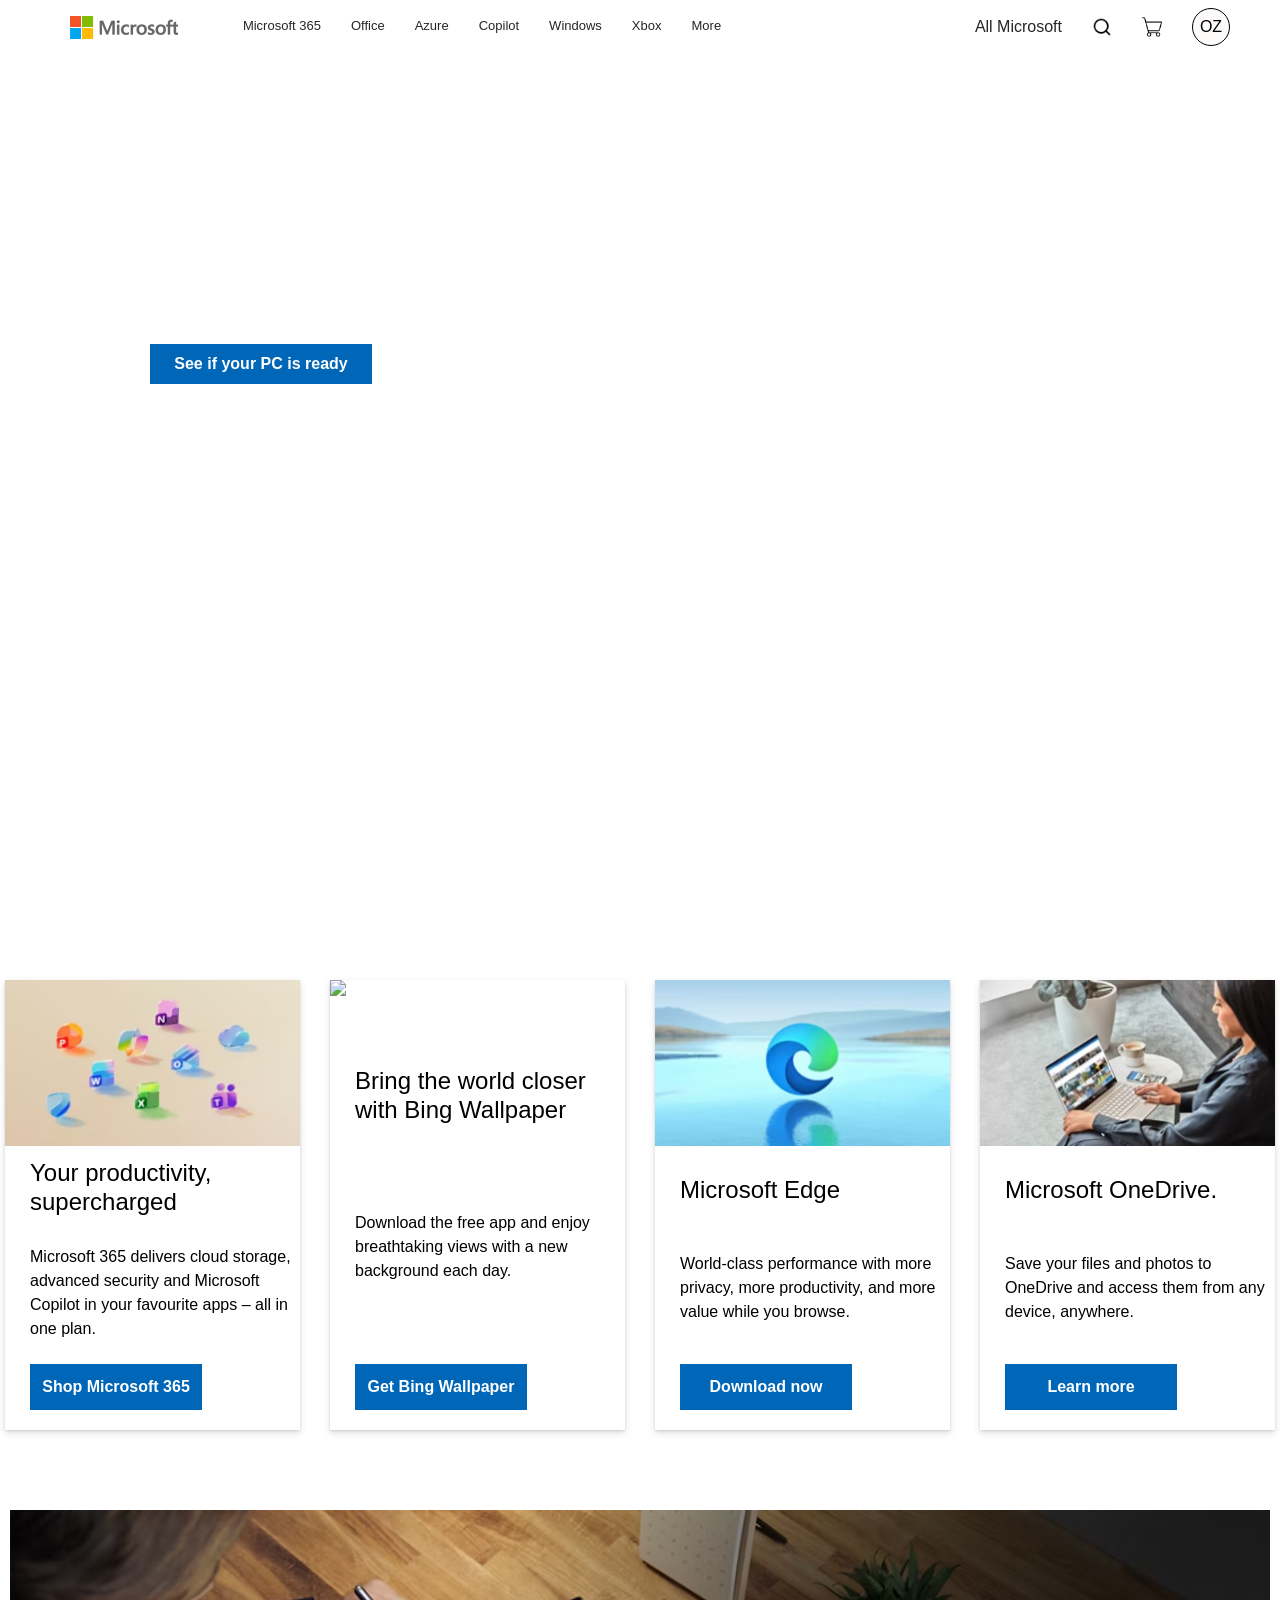
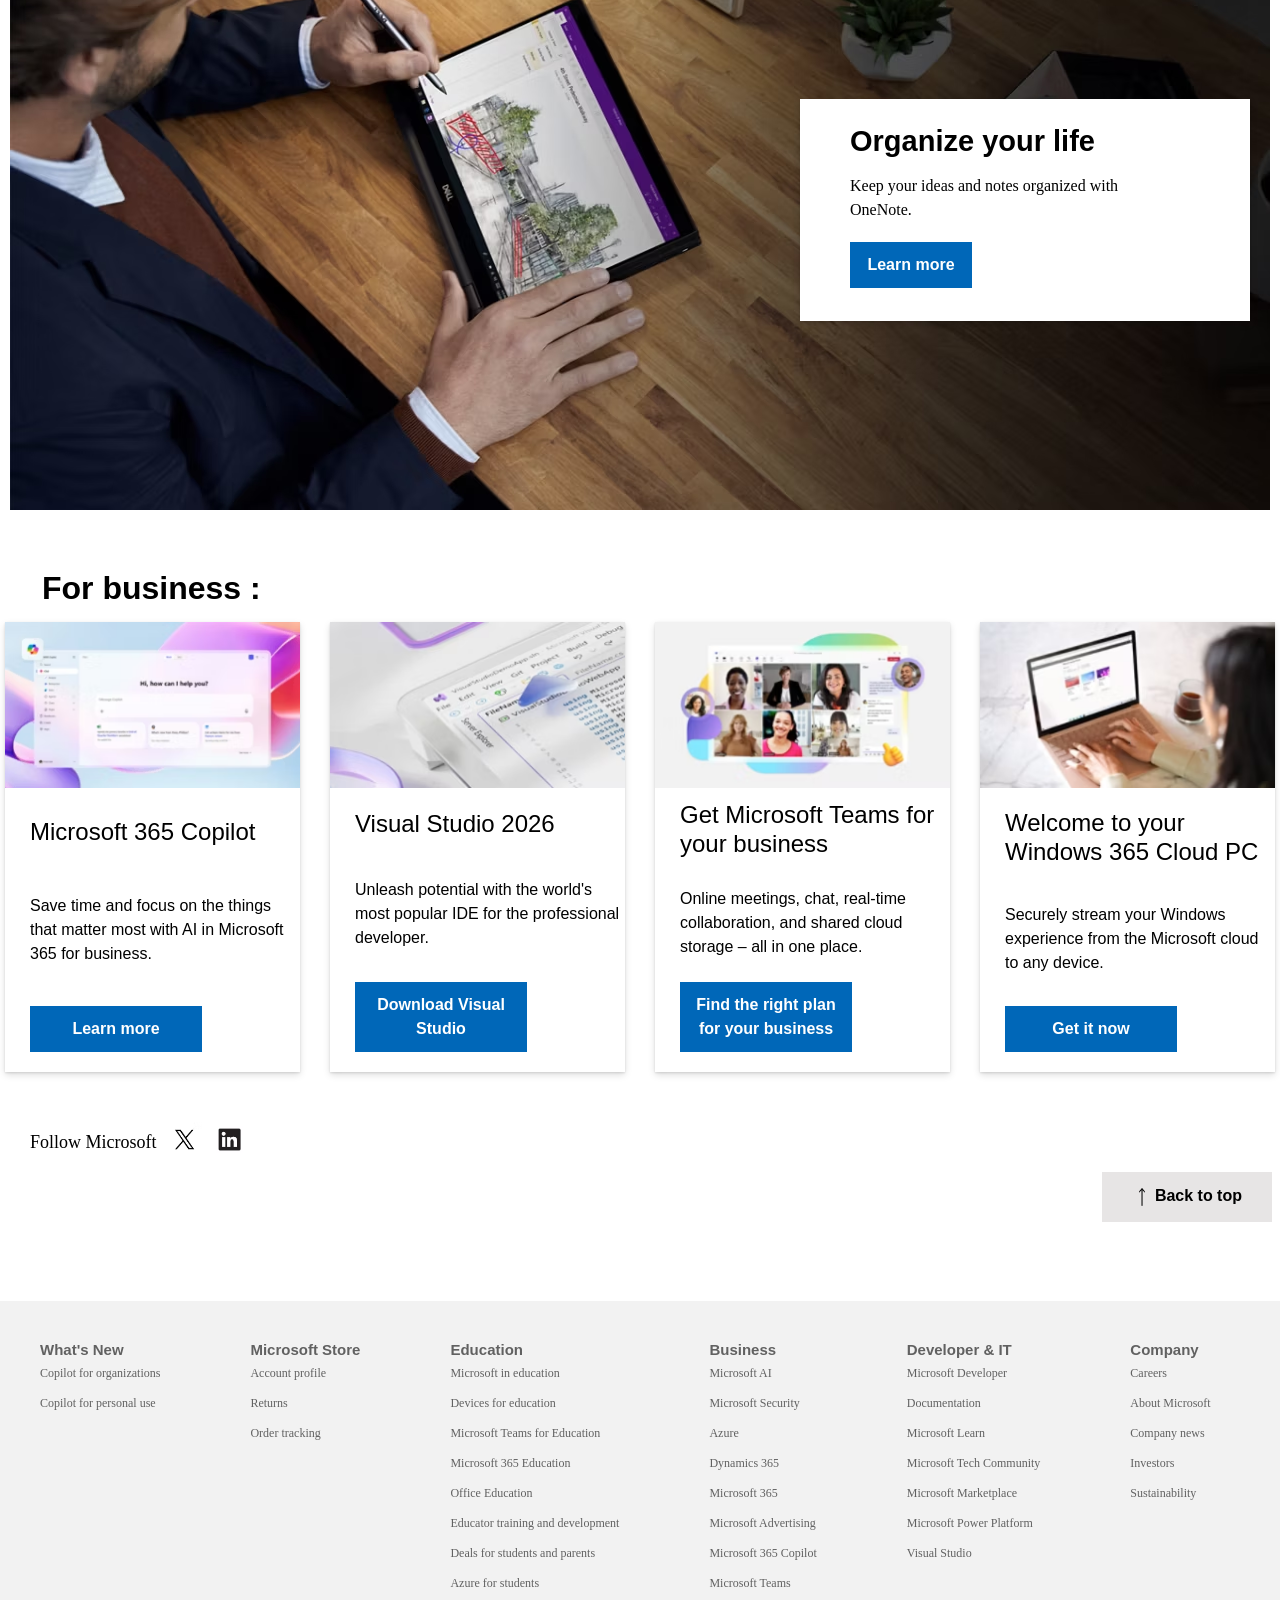
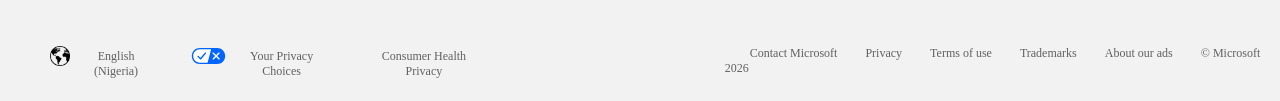
==== commit 509e42b4: "chore : index.html updated images" ====
--- a/index.html
+++ b/index.html
@@ -108,8 +108,8 @@
                         <div id="roles-footer">View Sitemap</div>
                     </div>
                 </div>
-                <img class="icon" src="images\Downloads\search.png">
-                <img class="icon" src="images\Downloads\shopping-cart.png">
+                <img class="icon" src="images\search.png">
+                <img class="icon" src="images\shopping-cart.png">
 
                 <div id="profile">OZ</div>
 
@@ -325,7 +325,7 @@
                 </div>
 
                 <div id="search-mobile-container">
-                    <img id="search-mobile-image" src="images\Downloads\search (1).png">
+                    <img id="search-mobile-image" src="images\search (1).png">
                 </div>
             </div>
 
@@ -338,7 +338,7 @@
             </diV>
             <div id="r-list-mobile">
                 <diV id="cart-mobile-container">
-                    <img id="cart-mobile-image" src="images\Downloads\shopping-cart (5).png">
+                    <img id="cart-mobile-image" src="images\shopping-cart (5).png">
                 </diV>
 
                 <diV id="profile-mobile">DB</diV>
@@ -390,7 +390,7 @@
 
         <div id="third-mobile">
             <div class="microsoft-card-mobile">
-                <img src="images\Downloads\Content-Card-M365-Icon-Bounce-Premium.avif ">
+                <img src="images\Content-Card-M365-Icon-Bounce-Premium.avif ">
                 <h3 class="component-heading-mobile">
                     Your productivity, supercharged
                 </h3>
@@ -407,7 +407,7 @@
 
 
             <div class="microsoft-card-mobile">
-                <img src="images\Downloads\Content-Card-Bing-Wallpaper-Giants-Causeway.avif1.avif" />
+                <img src="images\Content-Card-Bing-Wallpaper-Giants-Causeway.avif" />
                 <h3 class="component-heading-mobile">
                     Bring the world closer with Bing Wallpaper
                 </h3>
@@ -422,7 +422,7 @@
 
 
             <div class="microsoft-card-mobile">
-                <img src="images\Downloads\gldn-MSFT-CP-Edge.avif" />
+                <img src="images\gldn-MSFT-CP-Edge.avif" />
                 <h3 class="component-heading-mobile">
                     Microsoft Edge
                 </h3>
@@ -435,7 +435,7 @@
             </div>
 
             <div class="microsoft-card-mobile">
-                <img src="images\Downloads\gldn-Soft-CP-OneDriveCampaignRefresh-2.avif" />
+                <img src="images\gldn-Soft-CP-OneDriveCampaignRefresh-2.avif" />
                 <h3 class="component-heading-mobile">
                     Microsoft OneDrive.
                 </h3>
@@ -454,7 +454,7 @@
 
             <div id="first-tab-section">
                 <div class="microsoft-card-tab">
-                    <img src="images\Downloads\Content-Card-M365-Icon-Bounce-Premium.avif ">
+                    <img src="images\Content-Card-M365-Icon-Bounce-Premium.avif ">
                     <h3 class="component-heading-tab">
                         Your productivity, supercharged
                     </h3>
@@ -471,7 +471,7 @@
 
                 <div class="microsoft-card-tab">
                     <img
-                        src="images\Downloads\Content-Card-Bing-Wallpaper-Giants-Causeway.avif1.avif" />
+                        src="images\Content-Card-Bing-Wallpaper-Giants-Causeway.avif1.avif" />
                     <h3 class="component-heading-tab">
                         Bring the world closer with Bing Wallpaper
                     </h3>
@@ -488,7 +488,7 @@
             <div id="second-tab-section">
 
                 <div class="microsoft-card-tab">
-                    <img src="images\Downloads\gldn-MSFT-CP-Edge.avif" />
+                    <img src="images\gldn-MSFT-CP-Edge.avif" />
                     <h3 class="component-heading-tab">
                         Microsoft Edge
                     </h3>
@@ -502,7 +502,7 @@
                 </div>
 
                 <div class="microsoft-card-tab">
-                    <img src="images\Downloads\gldn-Soft-CP-OneDriveCampaignRefresh-2.avif" />
+                    <img src="images\gldn-Soft-CP-OneDriveCampaignRefresh-2.avif" />
                     <h3 class="component-heading-tab">
                         Microsoft OneDrive.
                     </h3>
@@ -517,7 +517,7 @@
 
             <div id="third-tab-section">
                 <div id="microsoft-card-tab">
-                    <img src="images\Downloads\Highlight-PC-SMB-OneNote_VP4-1260x600.avif" />
+                    <img src="images\Highlight-PC-SMB-OneNote_VP4-1260x600.avif" />
 
                     <h1 id="component-heading-tab">
                         Ready to organize your life?
@@ -537,7 +537,7 @@
 
             <div id="fifth-tab-section">
                 <div class="microsoft-card-tab">
-                    <img src="images\Downloads\Content-Card-Microsoft-365-Copilot-COMMR-0625.avif" />
+                    <img src="images\Content-Card-Microsoft-365-Copilot-COMMR-0625.avif" />
                     <h2 class="component-heading-tab">
                         Microsoft 365 Copilot
                     </h2>
@@ -550,7 +550,7 @@
                 </div>
 
                 <div class="microsoft-card-tab">
-                    <img src="images\Downloads\Content-Card-Visual-Studio-2026-Screen-Closeup.avif" />
+                    <img src="images\Content-Card-Visual-Studio-2026-Screen-Closeup.avif" />
                     <h2 class="component-heading-tab">
                         Visual Studio 2026
                     </h2>
@@ -563,7 +563,7 @@
             </div>
             <div id="sixth-tab-section">
                 <div class="microsoft-card-tab">
-                    <img src="images\Downloads\Content-Card-Microsoft-Teams-Commercial-Meeting.avif" />
+                    <img src="images\Content-Card-Microsoft-Teams-Commercial-Meeting.avif" />
                     <h2 class="component-heading-tab">
                         Get Microsoft Teams for your business
                     </h2>
@@ -574,7 +574,7 @@
                 </div>
 
                 <div class="microsoft-card-tab">
-                    <img src="images\Downloads\JIC-DPS-CP01.avif" />
+                    <img src="images\JIC-DPS-CP01.avif" />
                     <h2 class="component-heading-tab">
                         Welcome to your Windows 365 Cloud PC</h2>
                     <div class="card-body-tab">
@@ -590,7 +590,7 @@
 
         <div id="second-section">
             <div class="microsoft-card">
-                <img src="images\Downloads\Content-Card-M365-Icon-Bounce-Premium.avif ">
+                <img src="images\Content-Card-M365-Icon-Bounce-Premium.avif ">
                 <h2 class="component-heading">
                     Your productivity, supercharged
                 </h2>
@@ -607,7 +607,7 @@
 
 
             <div class="microsoft-card">
-                <img src="images\Downloads\Content-Card-Bing-Wallpaper-Giants-Causeway.avif1.avif" />
+                <img src="images\Content-Card-Bing-Wallpaper-Giants-Causeway.avif1.avif" />
                 <h2 class="component-heading">
                     Bring the world closer with Bing Wallpaper
                 </h2>
@@ -622,7 +622,7 @@
 
 
             <div class="microsoft-card">
-                <img src="images\Downloads\gldn-MSFT-CP-Edge.avif" />
+                <img src="images\gldn-MSFT-CP-Edge.avif" />
                 <h2 class="component-heading">
                     Microsoft Edge
                 </h2>
@@ -635,7 +635,7 @@
             </div>
 
             <div class="microsoft-card">
-                <img src="images\Downloads\gldn-Soft-CP-OneDriveCampaignRefresh-2.avif" />
+                <img src="images\gldn-Soft-CP-OneDriveCampaignRefresh-2.avif" />
                 <h2 class="component-heading">
                     Microsoft OneDrive.
                 </h2>
@@ -650,7 +650,7 @@
 
         <div id="fourth-mobile">
             <div id="microsoft-card-mobile2">
-                <img src="images\Downloads\Highlight-PC-SMB-OneNote_VP4-1260x600.avif" />
+                <img src="images\Highlight-PC-SMB-OneNote_VP4-1260x600.avif" />
 
                 <h1 id="component-heading-mobile2">
                     Organize your life
@@ -666,7 +666,7 @@
 
 
         <div id="third-section">
-            <img src="images\Downloads\Highlight-PC-SMB-OneNote_VP4-1260x600.avif" />
+            <img src="images\Highlight-PC-SMB-OneNote_VP4-1260x600.avif" />
             <div id="third-card">
                 <h1 id="component-heading2">
                     Organize your life
@@ -688,7 +688,7 @@
 
         <div id="fifth-mobile">
             <div class="microsoft-card-mobile">
-                <img src="images\Downloads\Content-Card-Microsoft-365-Copilot-COMMR-0625.avif" />
+                <img src="images\Content-Card-Microsoft-365-Copilot-COMMR-0625.avif" />
                 <h2 class="component-heading-mobile">
                     Microsoft 365 Copilot
                 </h2>
@@ -701,7 +701,7 @@
             </div>
 
             <div class="microsoft-card-mobile">
-                <img src="images\Downloads\Content-Card-Visual-Studio-2026-Screen-Closeup.avif" />
+                <img src="images\Content-Card-Visual-Studio-2026-Screen-Closeup.avif" />
                 <h2 class="component-heading-mobile">
                     Visual Studio 2026
                 </h2>
@@ -713,7 +713,7 @@
             </div>
 
             <div class="microsoft-card-mobile">
-                <img src="images\Downloads\Content-Card-Microsoft-Teams-Commercial-Meeting.avif" />
+                <img src="images\Content-Card-Microsoft-Teams-Commercial-Meeting.avif" />
                 <h2 class="component-heading-mobile">
                     Get Microsoft Teams for your business
                 </h2>
@@ -723,7 +723,7 @@
             </div>
 
             <div class="microsoft-card-mobile">
-                <img src="images\Downloads\JIC-DPS-CP01.avif" />
+                <img src="images\JIC-DPS-CP01.avif" />
                 <h2 class="component-heading-mobile">
                     Welcome to your Windows 365 Cloud PC</h2>
                 <div class="card-body-mobile">
@@ -737,7 +737,7 @@
 
         <div id="fourth-section">
             <div class="microsoft-card">
-                <img src="images\Downloads\Content-Card-Microsoft-365-Copilot-COMMR-0625.avif" />
+                <img src="images\Content-Card-Microsoft-365-Copilot-COMMR-0625.avif" />
                 <h2 class="component-heading">
                     Microsoft 365 Copilot
                 </h2>
@@ -750,7 +750,7 @@
             </div>
 
             <div class="microsoft-card">
-                <img src="images\Downloads\Content-Card-Visual-Studio-2026-Screen-Closeup.avif" />
+                <img src="images\Content-Card-Visual-Studio-2026-Screen-Closeup.avif" />
                 <h2 class="component-heading">
                     Visual Studio 2026
                 </h2>
@@ -762,7 +762,7 @@
             </div>
 
             <div class="microsoft-card">
-                <img src="images\Downloads\Content-Card-Microsoft-Teams-Commercial-Meeting.avif" />
+                <img src="images\Content-Card-Microsoft-Teams-Commercial-Meeting.avif" />
                 <h2 class="component-heading">
                     Get Microsoft Teams for your business
                 </h2>
@@ -772,7 +772,7 @@
             </div>
 
             <div class="microsoft-card">
-                <img src="images\Downloads\JIC-DPS-CP01.avif" />
+                <img src="images\JIC-DPS-CP01.avif" />
                 <h2 class="component-heading">
                     Welcome to your Windows 365 Cloud PC</h2>
                 <div class="card-body">
@@ -787,17 +787,17 @@
             <div style="display:flex;   max-width:100%; height: 35px;">
                 <h2 id="base-link-mobile">Follow Microsoft</h2>
                 <a href="https://twitter.com/MicrosoftNG" style="display:flex;   width:35px; height: 35px;"><img
-                        src="images\Downloads\icon-MSCOM-X-64x64.avif"></a>
+                        src="images\icon-MSCOM-X-64x64.avif"></a>
                 <a href="https://www.linkedin.com/company/microsoft"
                     style="display:flex;   width:35px; height: 35px;"><img
-                        src="images\Downloads\Linkedin 2x.avif"></a>
+                        src="images\Linkedin 2x.avif"></a>
 
             </div>
 
             <div id="back-to-top-mobile">
                 <a href="#hero-section" id="link-mobile"><img
                         style="display:flex; height:20px;margin-right: 3px;margin-left:0px;"
-                        src="images\Downloads\up-arrow.png">Back to top</a>
+                        src="images\up-arrow.png">Back to top</a>
             </div>
         </div>
 
@@ -808,17 +808,17 @@
                 <h2 id="base-link">Follow Microsoft</h2>
                 <a href="https://twitter.com/MicrosoftNG"
                     style="display:flex;   width:35px; height: 35px; margin-left: 10px;margin-bottom: 34px;"><img
-                        src="images\Downloads\icon-MSCOM-X-64x64.avif"></a>
+                        src="images\icon-MSCOM-X-64x64.avif"></a>
                 <a href="https://www.linkedin.com/company/microsoft"
                     style="display:flex;   width:35px; height: 35px; margin-left: 10px;margin-bottom: 34px;"><img
-                        src="images\Downloads\Linkedin 2x.avif"></a>
+                        src="images\Linkedin 2x.avif"></a>
 
             </div>
 
             <div id="back-to-top">
                 <a href="#hero-section" id="link"><img
                         style="display:flex; height:20px;margin-right: 3px;margin-left:0px;"
-                        src="images\Downloads\up-arrow.png">Back to top</a>
+                        src="images\up-arrow.png">Back to top</a>
             </div>
         </div>
     </div>
@@ -895,7 +895,7 @@
             <div id="left-footer-group-mobile">
                 <div class="specific-spacing">
                     <div> <img style="display:flex; width:20px; margin-right:5px;"
-                            src="images\Downloads\earth.png"></div>
+                            src="images\earth.png"></div>
                     <div class="ng-hover-mobile" style="display:flex; margin-top: 3px;">English (Nigeria)</div>
                 </div>
                 <div class="specific-spacing">
@@ -1011,7 +1011,7 @@
             <div id="left-footer-group-tab">
 
                 <div> <img style="display:flex; width:20px; margin-right:5px;"
-                        src="images\Downloads\earth.png"></div>
+                        src="images\earth.png"></div>
                 <div class="ng-hover-tab" style="display:flex; margin-top: 3px;">English (Nigeria)</div>
 
 
@@ -1124,7 +1124,7 @@
         <div id="main-footer">
             <div id="left-footer-group">
                 <div> <img style="display:flex; width:20px; margin-right:5px;"
-                        src="images\Downloads\earth.png"></div>
+                        src="images\earth.png"></div>
                 <div class="ng-hover" style="display:flex; margin-top: 3px;">English (Nigeria)</div>
                 <div class="left-footer"><svg role="img" xmlns="http://www.w3.org/2000/svg" viewBox="0 0 30 14"
                         xml:space="preserve" height="16" width="43">
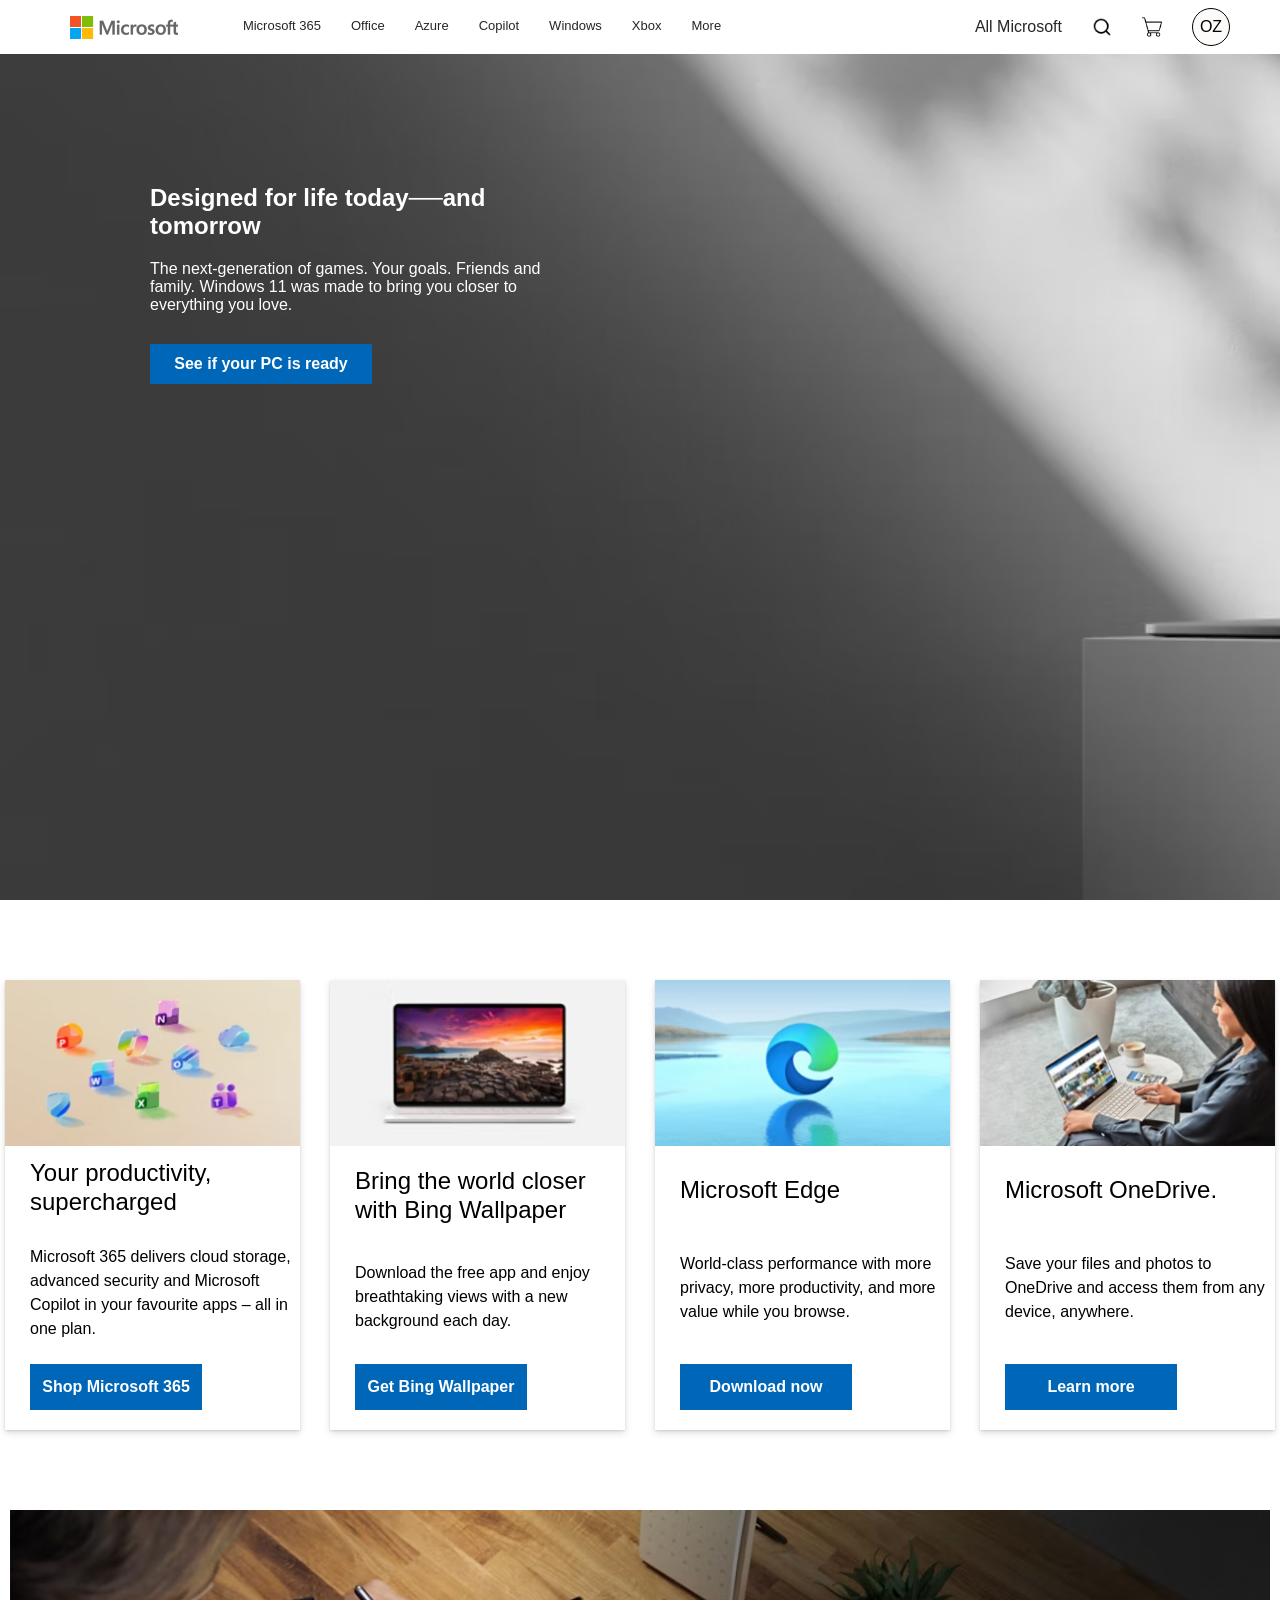
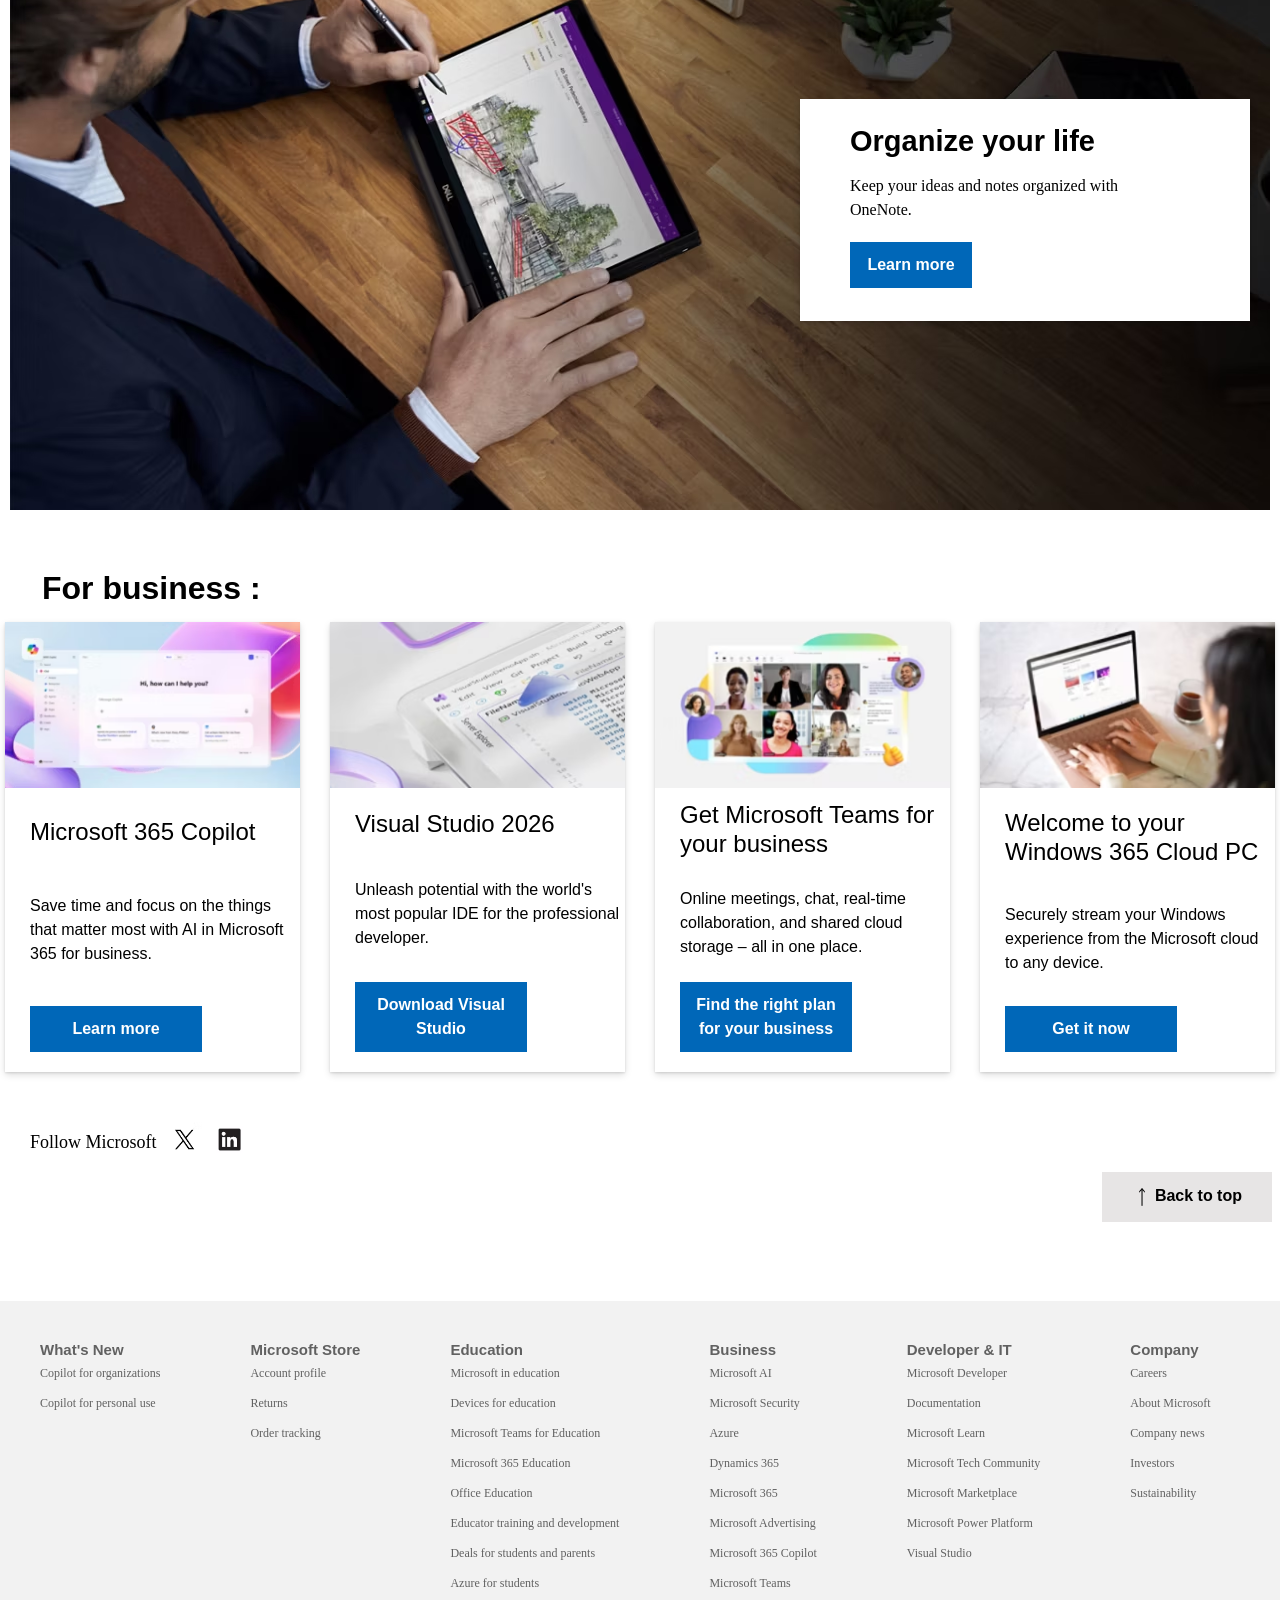
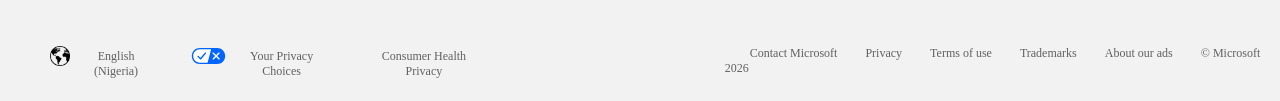
==== commit 86514978: "chore : index.html updated images" ====
--- a/index.html
+++ b/index.html
@@ -471,7 +471,7 @@
 
                 <div class="microsoft-card-tab">
                     <img
-                        src="images\Content-Card-Bing-Wallpaper-Giants-Causeway.avif1.avif" />
+                        src="images\Content-Card-Bing-Wallpaper-Giants-Causeway.avif" />
                     <h3 class="component-heading-tab">
                         Bring the world closer with Bing Wallpaper
                     </h3>
@@ -607,7 +607,7 @@
 
 
             <div class="microsoft-card">
-                <img src="images\Content-Card-Bing-Wallpaper-Giants-Causeway.avif1.avif" />
+                <img src="images\Content-Card-Bing-Wallpaper-Giants-Causeway.avif" />
                 <h2 class="component-heading">
                     Bring the world closer with Bing Wallpaper
                 </h2>
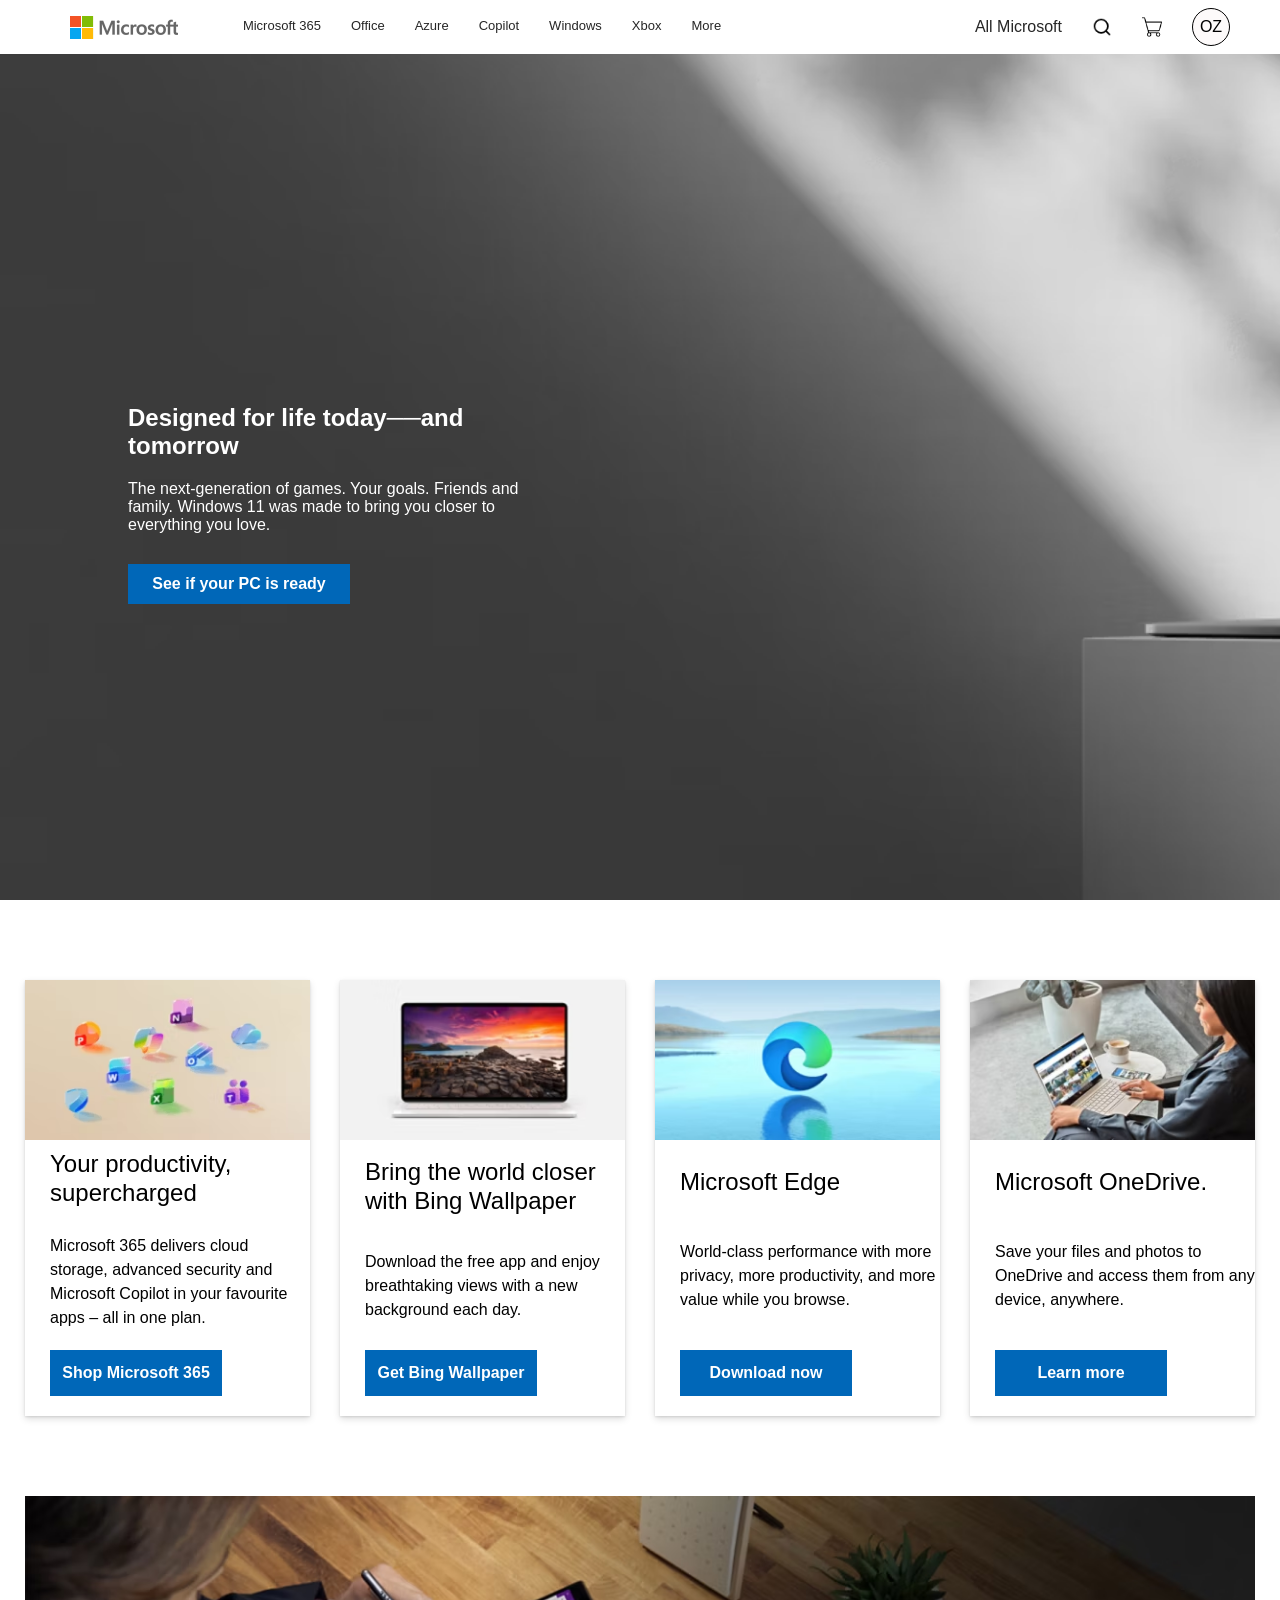
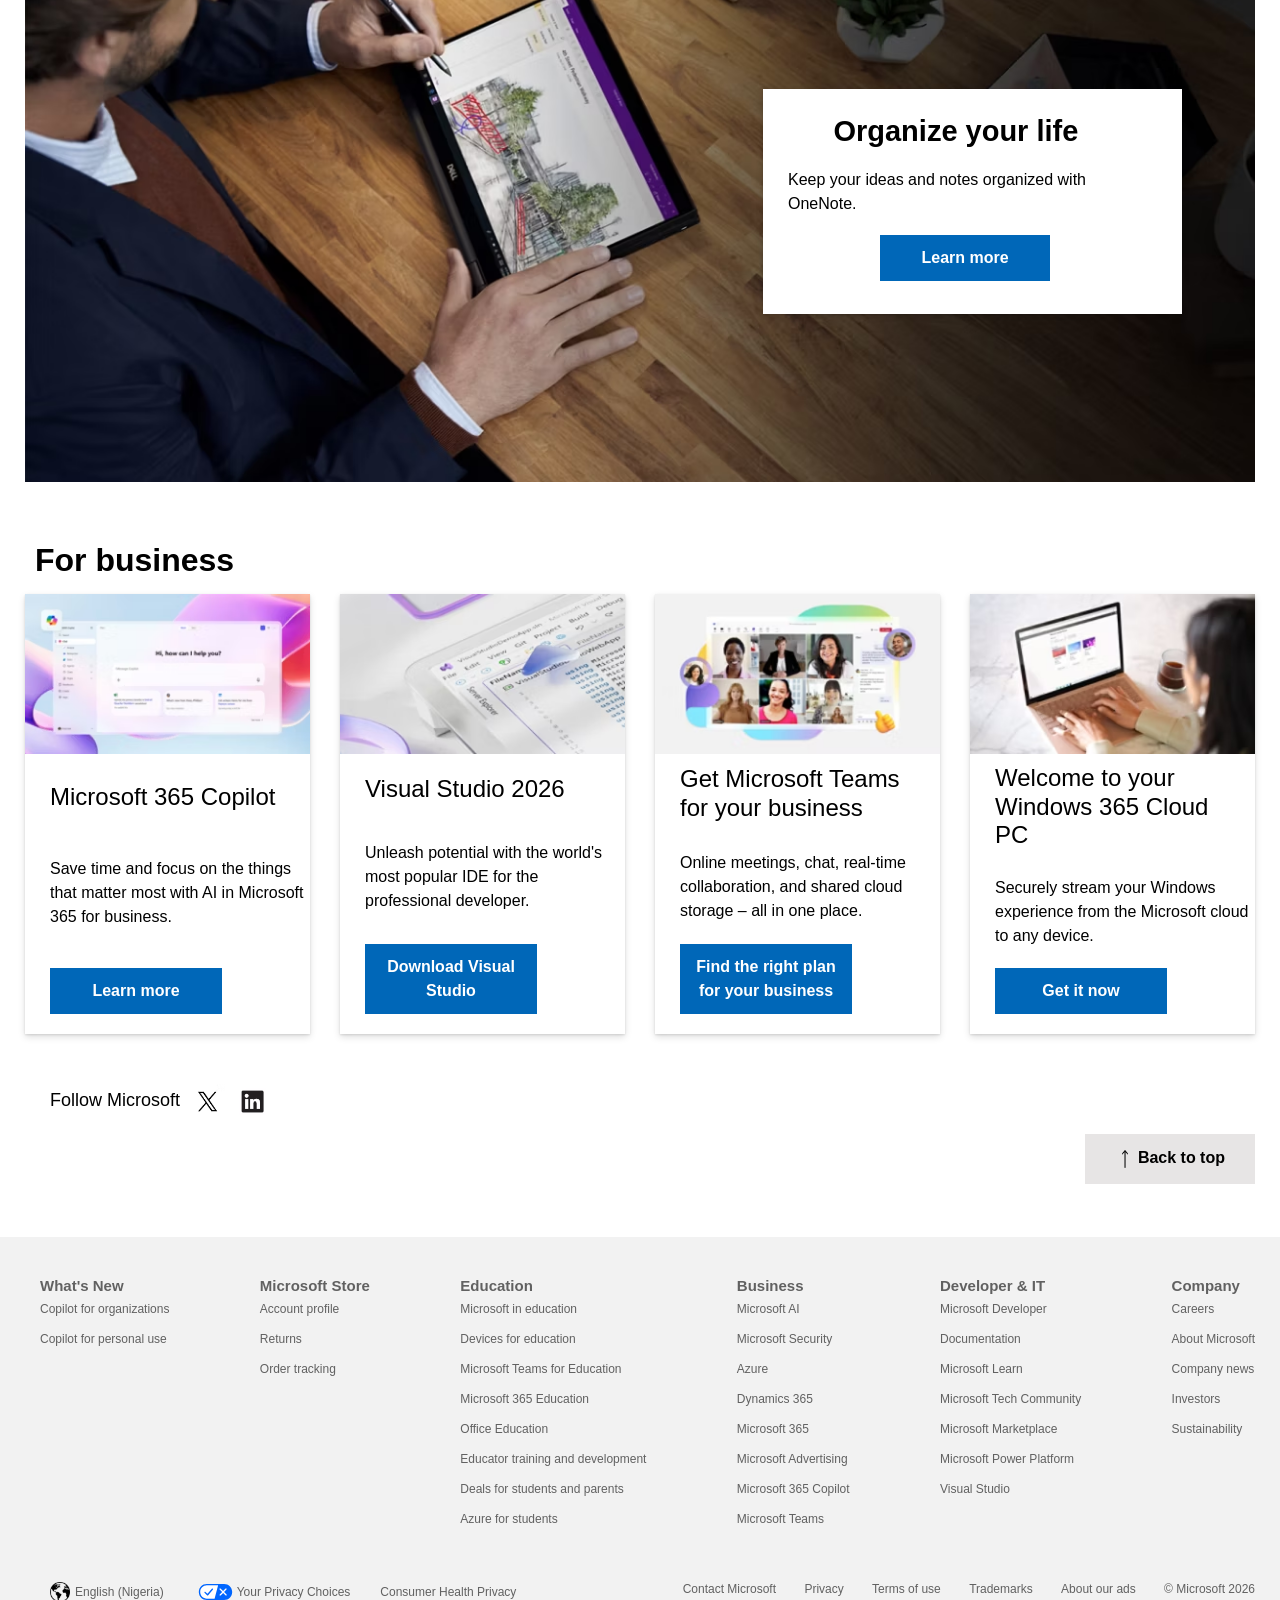
==== commit d78987b8: "enhancement: responsiveness issues resolved on medium screen devices" ====
--- a/index.html
+++ b/index.html
@@ -590,7 +590,7 @@
 
         <div id="second-section">
             <div class="microsoft-card">
-                <img src="images\Content-Card-M365-Icon-Bounce-Premium.avif ">
+                <img class="microsoft-cd-img" src="images\Content-Card-M365-Icon-Bounce-Premium.avif ">
                 <h2 class="component-heading">
                     Your productivity, supercharged
                 </h2>
@@ -603,11 +603,11 @@
                 <p class="card-button">Shop Microsoft 365</p>
 
             </div>
-            <!-- <img src="../../Downloads/Highlight-Hero-Windows11-GlobalLaunch_VP4-1399x600.avif">; -->
+            <!-- <img class="microsoft-cd-img" src="../../Downloads/Highlight-Hero-Windows11-GlobalLaunch_VP4-1399x600.avif">; -->
 
 
             <div class="microsoft-card">
-                <img src="images\Content-Card-Bing-Wallpaper-Giants-Causeway.avif" />
+                <img class="microsoft-cd-img" src="images\Content-Card-Bing-Wallpaper-Giants-Causeway.avif" />
                 <h2 class="component-heading">
                     Bring the world closer with Bing Wallpaper
                 </h2>
@@ -622,7 +622,7 @@
 
 
             <div class="microsoft-card">
-                <img src="images\gldn-MSFT-CP-Edge.avif" />
+                <img class="microsoft-cd-img" src="images\gldn-MSFT-CP-Edge.avif" />
                 <h2 class="component-heading">
                     Microsoft Edge
                 </h2>
@@ -635,7 +635,7 @@
             </div>
 
             <div class="microsoft-card">
-                <img src="images\gldn-Soft-CP-OneDriveCampaignRefresh-2.avif" />
+                <img class="microsoft-cd-img" src="images\gldn-Soft-CP-OneDriveCampaignRefresh-2.avif" />
                 <h2 class="component-heading">
                     Microsoft OneDrive.
                 </h2>
@@ -666,13 +666,13 @@
 
 
         <div id="third-section">
-            <img src="images\Highlight-PC-SMB-OneNote_VP4-1260x600.avif" />
+            <img id="third-img" src="images\Highlight-PC-SMB-OneNote_VP4-1260x600.avif" />
             <div id="third-card">
                 <h1 id="component-heading2">
                     Organize your life
                 </h1>
-                <div class="card-body">
-                    Keep your ideas and notes organized with <br> OneNote.
+                <div id="card-body">
+                    Keep your ideas and notes organized with OneNote.
                 </div>
 
                 <p id="third-card-btn">Learn more</p>
@@ -681,7 +681,7 @@
         </div>
 
         <div id="business">
-            <h1>For business :</h1>
+            <h1>For business </h1>
         </div>
 
 
@@ -737,7 +737,7 @@
 
         <div id="fourth-section">
             <div class="microsoft-card">
-                <img src="images\Content-Card-Microsoft-365-Copilot-COMMR-0625.avif" />
+                <img  class="microsoft-cd-img" src="images\Content-Card-Microsoft-365-Copilot-COMMR-0625.avif" />
                 <h2 class="component-heading">
                     Microsoft 365 Copilot
                 </h2>
@@ -750,7 +750,7 @@
             </div>
 
             <div class="microsoft-card">
-                <img src="images\Content-Card-Visual-Studio-2026-Screen-Closeup.avif" />
+                <img  class="microsoft-cd-img" src="images\Content-Card-Visual-Studio-2026-Screen-Closeup.avif" />
                 <h2 class="component-heading">
                     Visual Studio 2026
                 </h2>
@@ -762,7 +762,7 @@
             </div>
 
             <div class="microsoft-card">
-                <img src="images\Content-Card-Microsoft-Teams-Commercial-Meeting.avif" />
+                <img  class="microsoft-cd-img" src="images\Content-Card-Microsoft-Teams-Commercial-Meeting.avif" />
                 <h2 class="component-heading">
                     Get Microsoft Teams for your business
                 </h2>
@@ -772,7 +772,7 @@
             </div>
 
             <div class="microsoft-card">
-                <img src="images\JIC-DPS-CP01.avif" />
+                <img  class="microsoft-cd-img" src="images\JIC-DPS-CP01.avif" />
                 <h2 class="component-heading">
                     Welcome to your Windows 365 Cloud PC</h2>
                 <div class="card-body">
@@ -786,10 +786,10 @@
 
             <div style="display:flex;   max-width:100%; height: 35px;">
                 <h2 id="base-link-mobile">Follow Microsoft</h2>
-                <a href="https://twitter.com/MicrosoftNG" style="display:flex;   width:35px; height: 35px;"><img
+                <a href="https://twitter.com/MicrosoftNG" style="display:flex; margin-top: 5px;margin-left:2px; width:35px; height: 35px;"><img
                         src="images\icon-MSCOM-X-64x64.avif"></a>
                 <a href="https://www.linkedin.com/company/microsoft"
-                    style="display:flex;   width:35px; height: 35px;"><img
+                    style="display:flex;   width:35px; height: 35px; margin-top: 5px; margin-left:2px;"><img
                         src="images\Linkedin 2x.avif"></a>
 
             </div>
